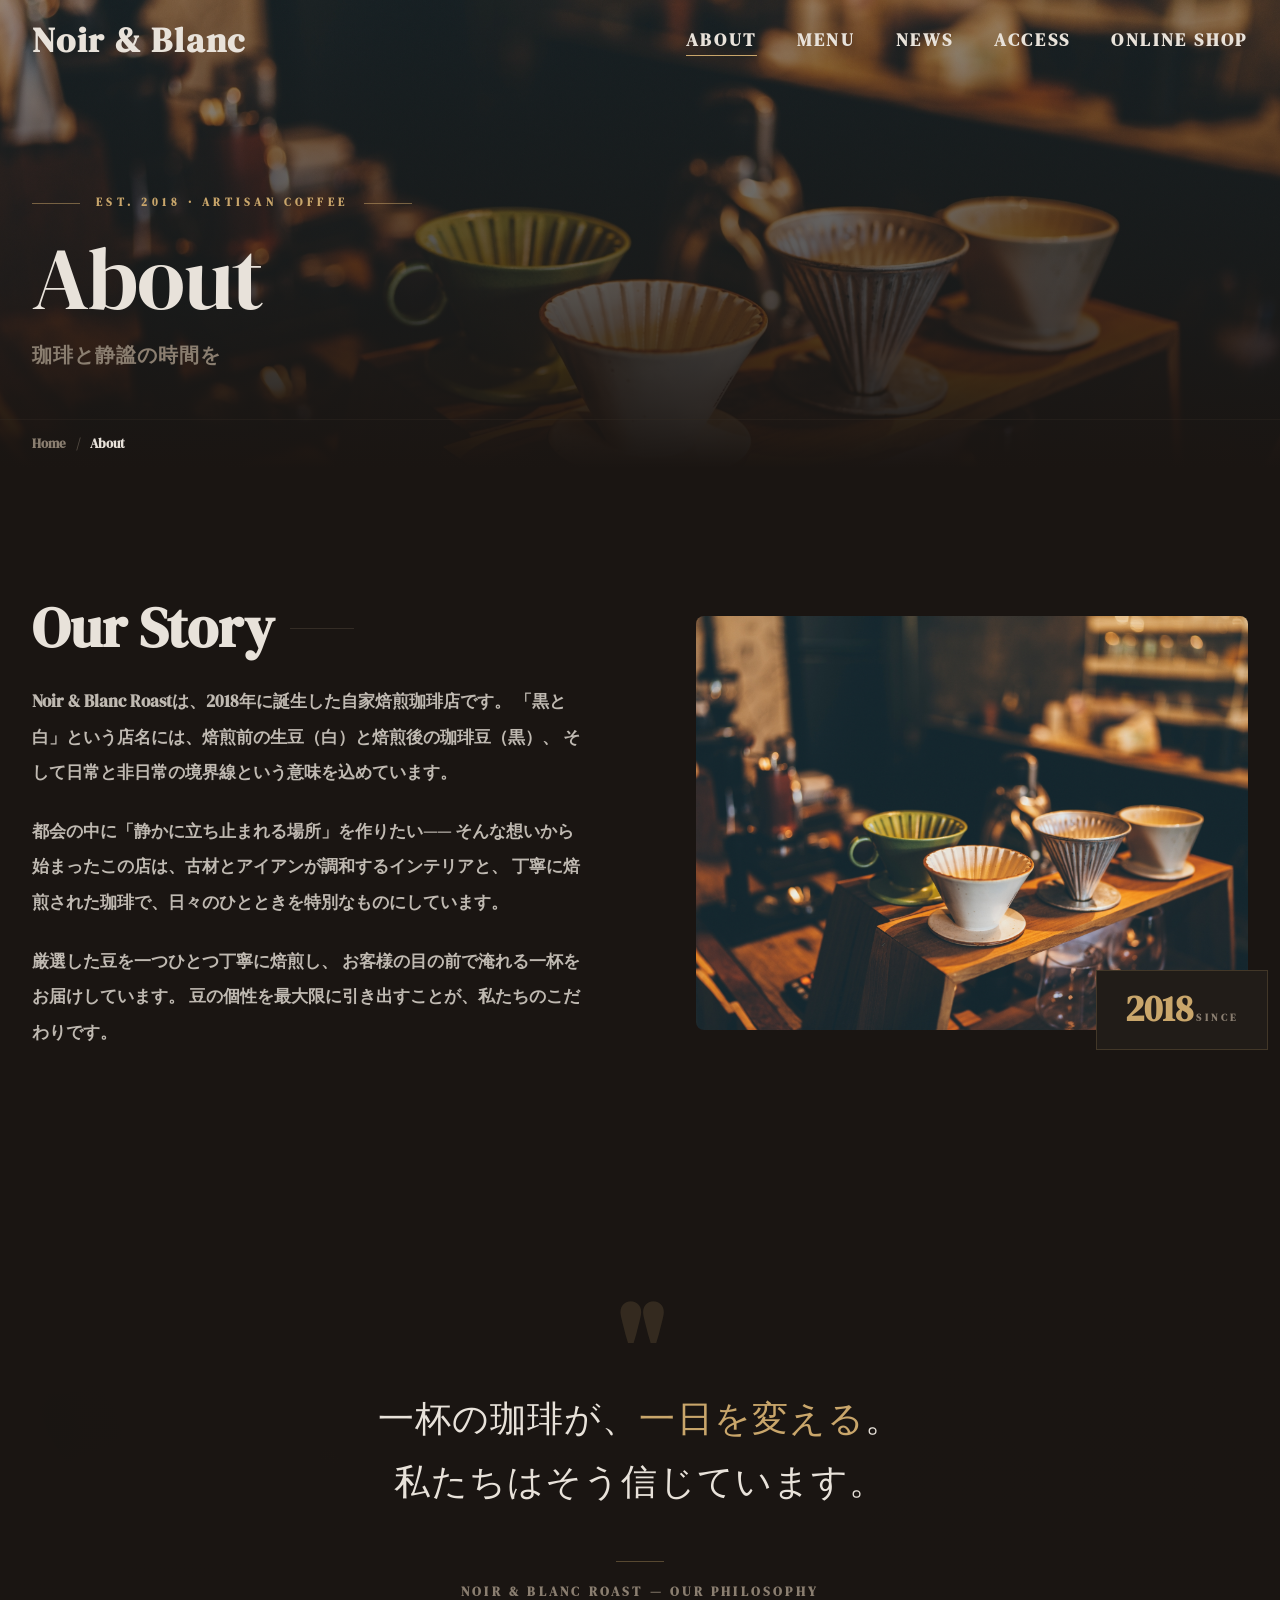
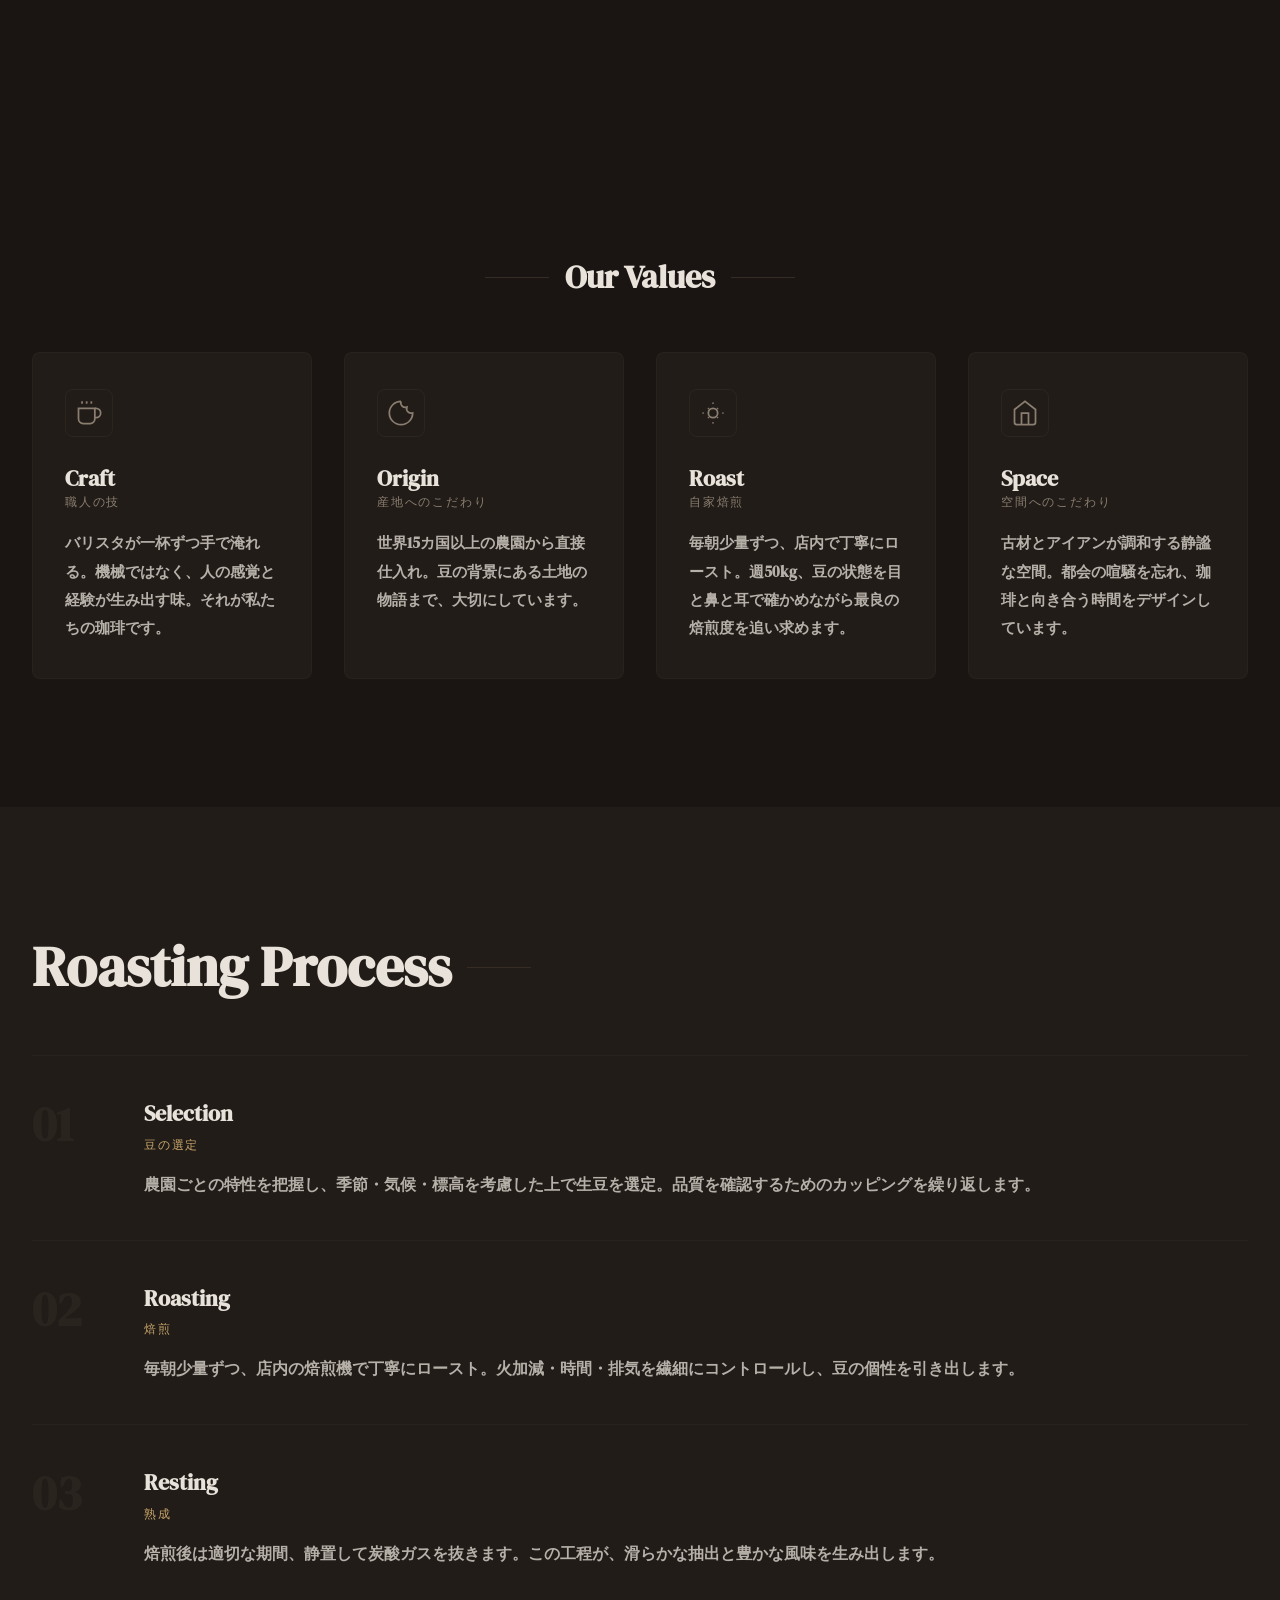
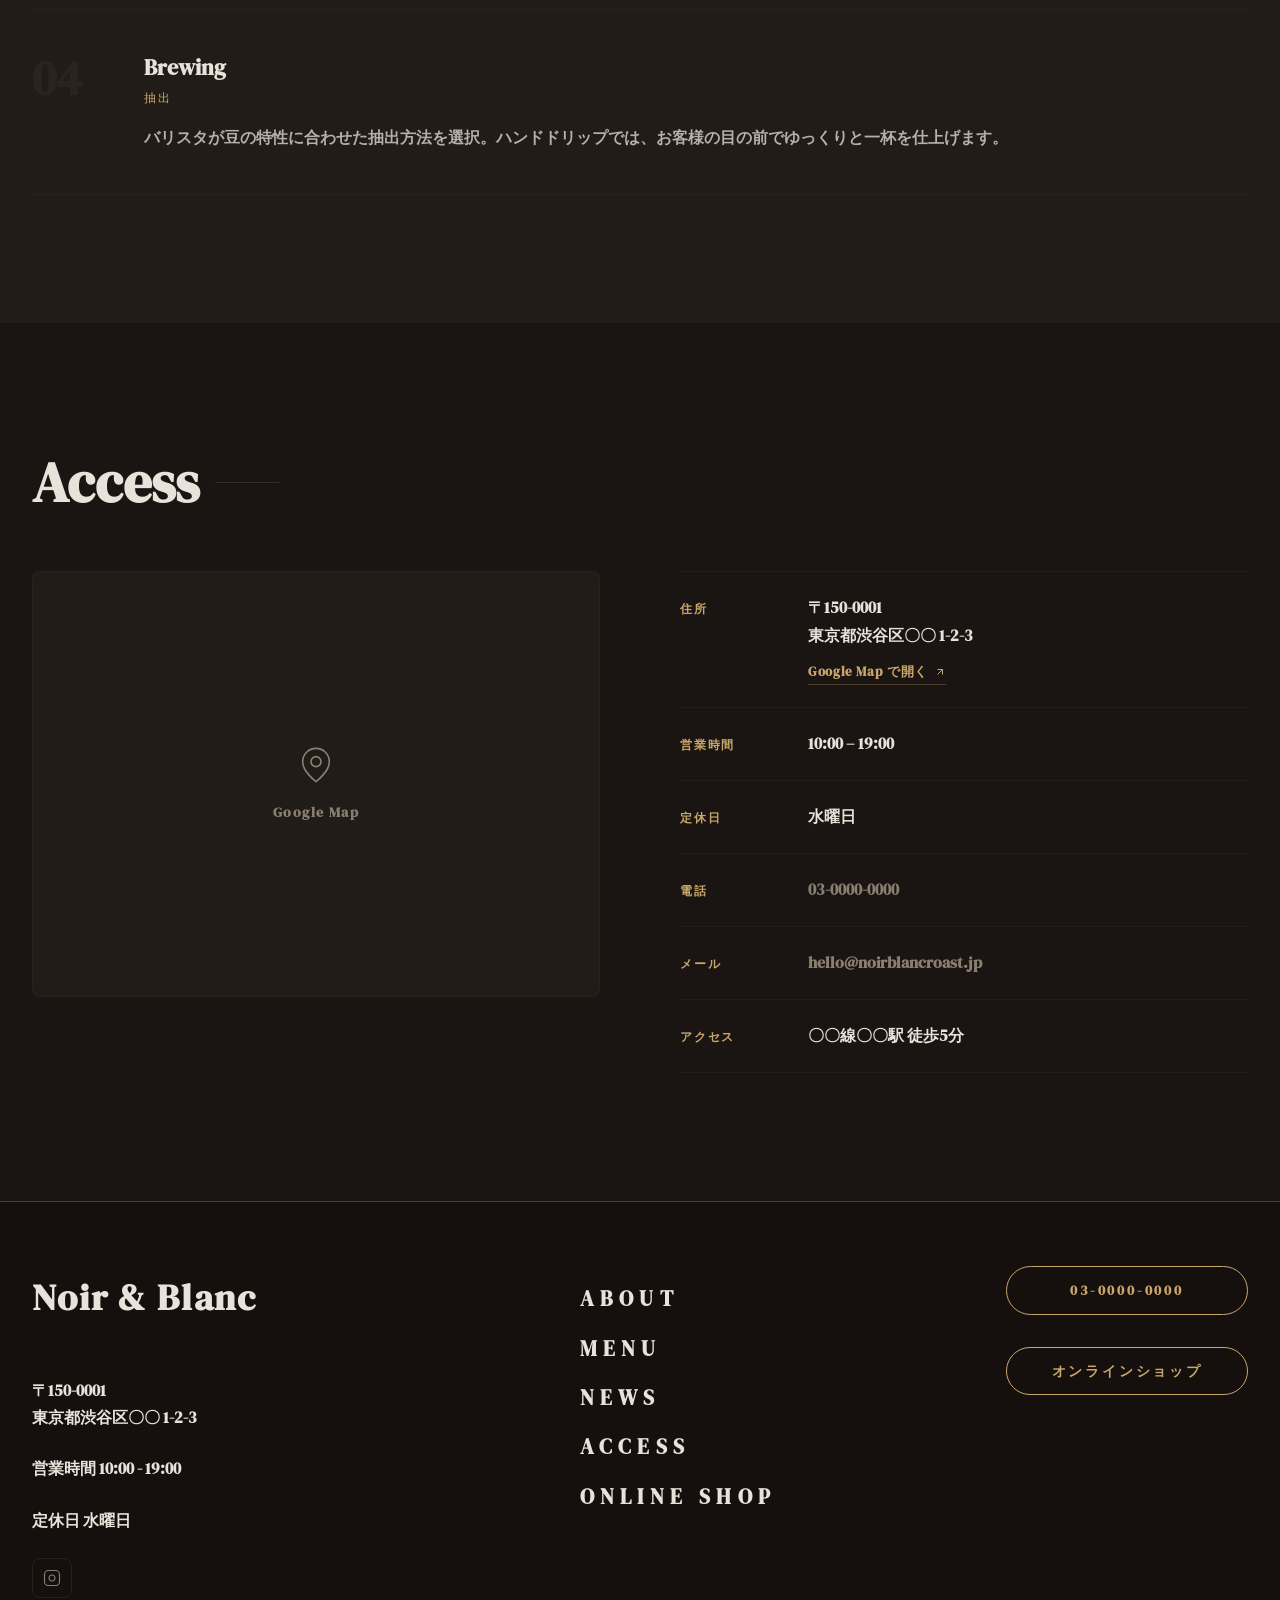
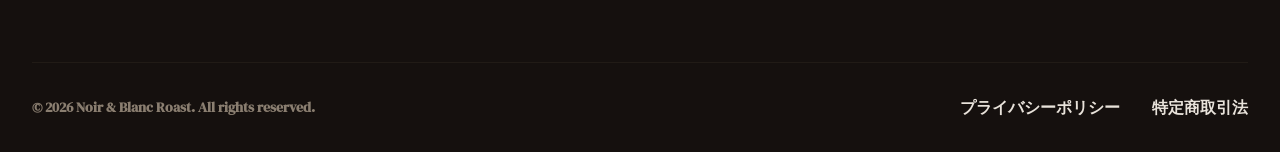
==== about.html @ 40414824 "下層ページ追加" ====
<!doctype html>
<html lang="ja">
  <head>
    <meta charset="UTF-8" />
    <meta name="viewport" content="width=device-width, initial-scale=1.0" />
    <meta name="theme-color" content="#1c1714" />
    <meta
      name="description"
      content="Noir & Blanc Roast について。2018年創業、都会の喧騒を忘れる自家焙煎珈琲店の物語。"
    />
    <meta property="og:type" content="website" />
    <meta property="og:title" content="About — Noir & Blanc Roast" />
    <meta
      property="og:description"
      content="2018年創業、都会の喧騒を忘れる自家焙煎珈琲店の物語。"
    />
    <meta property="og:url" content="https://noirblancroast.jp/about.html" />
    <meta property="og:image" content="images/about.jpg" />
    <meta property="og:locale" content="ja_JP" />
    <title>About — Noir &amp; Blanc Roast</title>
    <link rel="preconnect" href="https://fonts.googleapis.com" />
    <link rel="preconnect" href="https://fonts.gstatic.com" crossorigin />
    <link
      href="https://fonts.googleapis.com/css2?family=DM+Sans:wght@400;500;600&family=DM+Serif+Display&display=swap"
      rel="stylesheet"
    />
    <link rel="stylesheet" href="style.css" />
    <link rel="stylesheet" href="subpage.css" />
  </head>

  <body>
    <header class="header" id="header">
      <nav class="nav" aria-label="メインナビゲーション">
        <a
          href="index.html"
          class="nav-brand"
          aria-label="Noir & Blanc Roast トップへ"
        >
          <div class="nav-brand-text">
            <span class="nav-brand-name">Noir &amp; Blanc</span>
          </div>
        </a>
        <ul class="nav-links" role="list">
          <li><a href="about.html" class="is-current">About</a></li>
          <li><a href="menu.html">Menu</a></li>
          <li><a href="index.html#news">News</a></li>
          <li><a href="index.html#contact">Access</a></li>
          <li><a href="index.html#shop">Online shop</a></li>
        </ul>
        <button
          class="menu-toggle"
          id="menuToggle"
          aria-label="メニューを開く"
          aria-expanded="false"
          aria-controls="mobileMenu"
        >
          <svg
            width="24"
            height="24"
            viewBox="0 0 24 24"
            fill="none"
            stroke="currentColor"
            stroke-width="2"
            aria-hidden="true"
          >
            <line x1="3" y1="6" x2="21" y2="6" />
            <line x1="3" y1="12" x2="21" y2="12" />
            <line x1="3" y1="18" x2="21" y2="18" />
          </svg>
        </button>
      </nav>
    </header>

    <nav
      class="mobile-menu"
      id="mobileMenu"
      aria-label="モバイルナビゲーション"
      aria-hidden="true"
    >
      <button
        class="mobile-menu-close"
        id="mobileMenuClose"
        aria-label="メニューを閉じる"
      >
        <svg
          width="24"
          height="24"
          viewBox="0 0 24 24"
          fill="none"
          stroke="currentColor"
          stroke-width="2"
          aria-hidden="true"
        >
          <path d="M18 6 6 18" />
          <path d="m6 6 12 12" />
        </svg>
      </button>
      <a href="about.html">About</a>
      <a href="menu.html">Menu</a>
      <a href="index.html#news">News</a>
      <a href="index.html#contact">Access</a>
      <a href="index.html#shop">Online shop</a>
      <a href="tel:0300000000" class="mobile-menu-cta">03-0000-0000</a>
    </nav>

    <main id="main">
      <!-- ========== Page Hero ========== -->
      <section class="page-hero" aria-labelledby="page-hero-heading">
        <div class="page-hero-bg">
          <img src="images/about.jpg" alt="Noir & Blanc Roast 店内" />
        </div>
        <div class="container page-hero-content">
          <div class="page-hero-eyebrow animate-fade-up">
            <span class="page-hero-line" aria-hidden="true"></span>
            <span>Est. 2018 · Artisan Coffee</span>
            <span class="page-hero-line" aria-hidden="true"></span>
          </div>
          <h1
            id="page-hero-heading"
            class="page-hero-heading animate-fade-up-1"
          >
            About
          </h1>
          <p class="page-hero-sub animate-fade-up-2">珈琲と静謐の時間を</p>
        </div>
        <nav class="breadcrumb" aria-label="パンくずリスト">
          <div class="container">
            <ol>
              <li><a href="index.html">Home</a></li>
              <li aria-current="page">About</li>
            </ol>
          </div>
        </nav>
      </section>

      <!-- ========== Story ========== -->
      <section class="section" id="story" aria-labelledby="story-heading">
        <div class="container">
          <div class="subpage-two-col">
            <div class="subpage-two-col__text">
              <div class="section-label reveal">
                <h2 id="story-heading" class="section-title">Our Story</h2>
                <span class="line" aria-hidden="true"></span>
              </div>
              <p class="reveal delay-1">
                Noir &amp; Blanc Roastは、2018年に誕生した自家焙煎珈琲店です。
                「黒と白」という店名には、焙煎前の生豆（白）と焙煎後の珈琲豆（黒）、
                そして日常と非日常の境界線という意味を込めています。
              </p>
              <p class="reveal delay-1">
                都会の中に「静かに立ち止まれる場所」を作りたい——
                そんな想いから始まったこの店は、古材とアイアンが調和するインテリアと、
                丁寧に焙煎された珈琲で、日々のひとときを特別なものにしています。
              </p>
              <p class="reveal delay-2">
                厳選した豆を一つひとつ丁寧に焙煎し、
                お客様の目の前で淹れる一杯をお届けしています。
                豆の個性を最大限に引き出すことが、私たちのこだわりです。
              </p>
            </div>
            <div class="subpage-two-col__img reveal">
              <div class="subpage-img-wrap">
                <img src="images/about.jpg" alt="店内の様子" loading="lazy" />
                <div class="subpage-img-badge" aria-hidden="true">
                  <span class="subpage-img-badge__num">2018</span>
                  <span class="subpage-img-badge__label">Since</span>
                </div>
              </div>
            </div>
          </div>
        </div>
      </section>

      <!-- ========== Philosophy ========== -->
      <section class="about-quote-section" aria-label="フィロソフィー">
        <div class="about-quote-bg" aria-hidden="true">
          <img src="images/hero.jpg" alt="" />
        </div>
        <div class="container">
          <div class="about-quote-body reveal">
            <p class="about-quote-mark" aria-hidden="true">"</p>
            <blockquote class="about-quote-text">
              一杯の珈琲が、<span class="accent">一日を変える</span>。<br />
              私たちはそう信じています。
            </blockquote>
            <footer class="about-quote-footer">
              <span class="about-quote-rule" aria-hidden="true"></span>
              <cite>Noir &amp; Blanc Roast — Our Philosophy</cite>
            </footer>
          </div>
        </div>
      </section>

      <!-- ========== Values ========== -->
      <section class="section" aria-labelledby="values-heading">
        <div class="container">
          <div
            class="section-label reveal"
            style="justify-content: center; text-align: center"
          >
            <span class="line" aria-hidden="true"></span>
            <h2
              id="values-heading"
              class="section-title"
              style="font-size: clamp(1.5rem, 3vw, 2rem)"
            >
              Our Values
            </h2>
            <span class="line" aria-hidden="true"></span>
          </div>

          <div class="values-grid">
            <div class="value-card reveal">
              <div class="value-card-icon" aria-hidden="true">
                <svg
                  width="28"
                  height="28"
                  viewBox="0 0 24 24"
                  fill="none"
                  stroke="currentColor"
                  stroke-width="1.5"
                >
                  <path d="M17 8h1a4 4 0 1 1 0 8h-1" />
                  <path d="M3 8h14v9a4 4 0 0 1-4 4H7a4 4 0 0 1-4-4Z" />
                  <line x1="6" y1="2" x2="6" y2="4" />
                  <line x1="10" y1="2" x2="10" y2="4" />
                  <line x1="14" y1="2" x2="14" y2="4" />
                </svg>
              </div>
              <h3 class="value-card-title">
                Craft <span class="value-card-ja">職人の技</span>
              </h3>
              <p class="value-card-desc">
                バリスタが一杯ずつ手で淹れる。機械ではなく、人の感覚と経験が生み出す味。それが私たちの珈琲です。
              </p>
            </div>

            <div class="value-card reveal delay-1">
              <div class="value-card-icon" aria-hidden="true">
                <svg
                  width="28"
                  height="28"
                  viewBox="0 0 24 24"
                  fill="none"
                  stroke="currentColor"
                  stroke-width="1.5"
                >
                  <path
                    d="M12 2a10 10 0 1 0 10 10 4 4 0 0 1-5-5 4 4 0 0 1-5-5"
                  />
                  <path d="M8.5 8.5v.01" />
                  <path d="M16 15.5v.01" />
                  <path d="M12 12v.01" />
                </svg>
              </div>
              <h3 class="value-card-title">
                Origin <span class="value-card-ja">産地へのこだわり</span>
              </h3>
              <p class="value-card-desc">
                世界15カ国以上の農園から直接仕入れ。豆の背景にある土地の物語まで、大切にしています。
              </p>
            </div>

            <div class="value-card reveal delay-2">
              <div class="value-card-icon" aria-hidden="true">
                <svg
                  width="28"
                  height="28"
                  viewBox="0 0 24 24"
                  fill="none"
                  stroke="currentColor"
                  stroke-width="1.5"
                >
                  <path d="M12 3v1" />
                  <path d="M12 20v1" />
                  <path d="m8.464 8.464-.707-.707" />
                  <path d="m15.536 15.536.707.707" />
                  <path d="M3 12h1" />
                  <path d="M20 12h1" />
                  <path d="m8.464 15.536-.707.707" />
                  <path d="m15.536 8.464.707-.707" />
                  <circle cx="12" cy="12" r="4" />
                </svg>
              </div>
              <h3 class="value-card-title">
                Roast <span class="value-card-ja">自家焙煎</span>
              </h3>
              <p class="value-card-desc">
                毎朝少量ずつ、店内で丁寧にロースト。週50kg、豆の状態を目と鼻と耳で確かめながら最良の焙煎度を追い求めます。
              </p>
            </div>

            <div class="value-card reveal delay-3">
              <div class="value-card-icon" aria-hidden="true">
                <svg
                  width="28"
                  height="28"
                  viewBox="0 0 24 24"
                  fill="none"
                  stroke="currentColor"
                  stroke-width="1.5"
                >
                  <path d="M3 9l9-7 9 7v11a2 2 0 0 1-2 2H5a2 2 0 0 1-2-2z" />
                  <polyline points="9,22 9,12 15,12 15,22" />
                </svg>
              </div>
              <h3 class="value-card-title">
                Space <span class="value-card-ja">空間へのこだわり</span>
              </h3>
              <p class="value-card-desc">
                古材とアイアンが調和する静謐な空間。都会の喧騒を忘れ、珈琲と向き合う時間をデザインしています。
              </p>
            </div>
          </div>
        </div>
      </section>

      <!-- ========== Roasting Process ========== -->
      <section
        class="section about-process-section"
        aria-labelledby="process-heading"
      >
        <div class="container">
          <div class="section-label reveal">
            <h2 id="process-heading" class="section-title">Roasting Process</h2>
            <span class="line" aria-hidden="true"></span>
          </div>

          <ol class="process-list" role="list">
            <li class="process-item reveal">
              <span class="process-num" aria-hidden="true">01</span>
              <div class="process-body">
                <h3 class="process-title">
                  Selection <span class="process-ja">豆の選定</span>
                </h3>
                <p class="process-desc">
                  農園ごとの特性を把握し、季節・気候・標高を考慮した上で生豆を選定。品質を確認するためのカッピングを繰り返します。
                </p>
              </div>
            </li>
            <li class="process-item reveal delay-1">
              <span class="process-num" aria-hidden="true">02</span>
              <div class="process-body">
                <h3 class="process-title">
                  Roasting <span class="process-ja">焙煎</span>
                </h3>
                <p class="process-desc">
                  毎朝少量ずつ、店内の焙煎機で丁寧にロースト。火加減・時間・排気を繊細にコントロールし、豆の個性を引き出します。
                </p>
              </div>
            </li>
            <li class="process-item reveal delay-2">
              <span class="process-num" aria-hidden="true">03</span>
              <div class="process-body">
                <h3 class="process-title">
                  Resting <span class="process-ja">熟成</span>
                </h3>
                <p class="process-desc">
                  焙煎後は適切な期間、静置して炭酸ガスを抜きます。この工程が、滑らかな抽出と豊かな風味を生み出します。
                </p>
              </div>
            </li>
            <li class="process-item reveal delay-3">
              <span class="process-num" aria-hidden="true">04</span>
              <div class="process-body">
                <h3 class="process-title">
                  Brewing <span class="process-ja">抽出</span>
                </h3>
                <p class="process-desc">
                  バリスタが豆の特性に合わせた抽出方法を選択。ハンドドリップでは、お客様の目の前でゆっくりと一杯を仕上げます。
                </p>
              </div>
            </li>
          </ol>
        </div>
      </section>

      <!-- ========== Access ========== -->
      <section class="section" id="access" aria-labelledby="access-heading">
        <div class="container">
          <div class="section-label reveal">
            <h2 id="access-heading" class="section-title">Access</h2>
            <span class="line" aria-hidden="true"></span>
          </div>

          <div class="access-grid">
            <div class="access-map reveal">
              <div class="access-map-placeholder" aria-label="地図（準備中）">
                <svg
                  width="40"
                  height="40"
                  viewBox="0 0 24 24"
                  fill="none"
                  stroke="currentColor"
                  stroke-width="1"
                  aria-hidden="true"
                >
                  <path d="M20 10c0 6-8 12-8 12s-8-6-8-12a8 8 0 0 1 16 0Z" />
                  <circle cx="12" cy="10" r="3" />
                </svg>
                <p>Google Map</p>
              </div>
            </div>

            <div class="access-info reveal delay-1">
              <dl class="access-dl">
                <div class="access-dl-row">
                  <dt>住所</dt>
                  <dd>
                    〒150-0001<br />東京都渋谷区〇〇 1-2-3<br />
                    <a
                      href="https://maps.google.com"
                      target="_blank"
                      rel="noopener noreferrer"
                      class="access-map-link"
                    >
                      Google Map で開く
                      <svg
                        width="12"
                        height="12"
                        viewBox="0 0 24 24"
                        fill="none"
                        stroke="currentColor"
                        stroke-width="2"
                        aria-hidden="true"
                      >
                        <path d="M7 7h10v10" />
                        <path d="M7 17 17 7" />
                      </svg>
                    </a>
                  </dd>
                </div>
                <div class="access-dl-row">
                  <dt>営業時間</dt>
                  <dd>10:00 – 19:00</dd>
                </div>
                <div class="access-dl-row">
                  <dt>定休日</dt>
                  <dd>水曜日</dd>
                </div>
                <div class="access-dl-row">
                  <dt>電話</dt>
                  <dd><a href="tel:0300000000">03-0000-0000</a></dd>
                </div>
                <div class="access-dl-row">
                  <dt>メール</dt>
                  <dd>
                    <a href="mailto:hello@noirblancroast.jp"
                      >hello@noirblancroast.jp</a
                    >
                  </dd>
                </div>
                <div class="access-dl-row">
                  <dt>アクセス</dt>
                  <dd>〇〇線〇〇駅 徒歩5分</dd>
                </div>
              </dl>
            </div>
          </div>
        </div>
      </section>
    </main>

    <!-- ========== Footer ========== -->
    <footer class="footer" id="contact">
      <div class="container">
        <div class="footer-main">
          <div class="footer-about">
            <div class="footer-brand">
              <div class="footer-brand-text">
                <p class="name">Noir &amp; Blanc</p>
              </div>
            </div>
            <address style="font-style: normal">
              <p>〒150-0001<br />東京都渋谷区〇〇 1-2-3</p>
              <p><strong>営業時間</strong> 10:00 - 19:00</p>
              <p style="margin-top: 1rem"><strong>定休日</strong> 水曜日</p>
            </address>
            <div class="footer-social">
              <a
                href="https://instagram.com"
                target="_blank"
                rel="noopener noreferrer"
                aria-label="Instagramを開く"
              >
                <svg
                  width="18"
                  height="18"
                  viewBox="0 0 24 24"
                  fill="none"
                  stroke="currentColor"
                  stroke-width="1.5"
                  aria-hidden="true"
                >
                  <rect x="2" y="2" width="20" height="20" rx="5" ry="5" />
                  <path d="M16 11.37A4 4 0 1 1 12.63 8 4 4 0 0 1 16 11.37z" />
                  <line x1="17.5" y1="6.5" x2="17.51" y2="6.5" />
                </svg>
              </a>
            </div>
          </div>
          <nav class="footer-nav" aria-label="サイトナビゲーション">
            <ul role="list">
              <li><a href="about.html">About</a></li>
              <li><a href="menu.html">Menu</a></li>
              <li><a href="index.html#news">News</a></li>
              <li><a href="#access">Access</a></li>
              <li><a href="index.html#shop">Online shop</a></li>
            </ul>
          </nav>
          <div class="footer-info">
            <a href="tel:0300000000" class="footer-reserve">03-0000-0000</a>
            <a href="index.html#shop" class="footer-reserve"
              >オンラインショップ</a
            >
          </div>
        </div>
        <div class="footer-bottom">
          <p>
            &copy; 2026 <a href="index.html">Noir &amp; Blanc Roast.</a> All
            rights reserved.
          </p>
          <div class="footer-legal">
            <a href="#privacy">プライバシーポリシー</a>
            <a href="#terms">特定商取引法</a>
          </div>
        </div>
      </div>
    </footer>

    <script src="script.js"></script>
  </body>
</html>
---- style.css ----
/* ============================================================
   style.css  –  Noir & Blanc Roast
   ============================================================ */


/* ----------------------------------------
   Design Tokens
   ---------------------------------------- */

:root {
    --background: #1a1512;
    --foreground: #e8e2da;
    --card: #211c18;
    --card-foreground: #e8e2da;
    --primary: #c9a66b;
    --primary-fg: #1a1512;
    --secondary: #2a241f;
    --muted-fg: #8a7e70;
    --border: #342c25;
    --radius: 0.5rem;
    --font-sans: 'DM Sans', system-ui, sans-serif;
    --font-serif: 'DM Serif Display', Georgia, serif;
}


/* ----------------------------------------
   Reset
   ---------------------------------------- */

*,
*::before,
*::after {
    box-sizing: border-box;
    margin: 0;
    padding: 0;
}

html {
    scroll-behavior: smooth;
    -webkit-font-smoothing: antialiased;
}

body {
    font-family: var(--font-serif);
    background: var(--background);
    color: var(--foreground);
    line-height: 1.6;
    min-width: 320px;
    font-weight: 600;
}

img {
    display: block;
    max-width: 100%;
    height: auto;
}

a {
    text-decoration: none;
    color: inherit;
}


/* ----------------------------------------
   Utility
   ---------------------------------------- */

.container {
    width: 100%;
    max-width: 80rem;
    margin: 0 auto;
    padding: 0 1.5rem;
}

@media (min-width: 768px) {
    .container {
        padding: 0 2rem;
    }
}


/* アクセシビリティ: フォーカスリング */

:focus-visible {
    outline: 2px solid var(--primary);
    outline-offset: 3px;
}


/* ----------------------------------------
   Animations
   ---------------------------------------- */

@keyframes fadeUp {
    from {
        opacity: 0;
        transform: translateY(30px);
    }
    to {
        opacity: 1;
        transform: translateY(0);
    }
}

@keyframes pulse {
    0%,
    100% {
        opacity: 1;
    }
    50% {
        opacity: 0.5;
    }
}

@keyframes fadeIn {
    from {
        opacity: 0;
    }
    to {
        opacity: 1;
    }
}


/* Hero 入場アニメ（ページ読み込み時のみ） */

.animate-fade-up {
    animation: fadeUp 0.8s ease-out forwards;
    opacity: 0;
}

.animate-fade-up-1 {
    animation: fadeUp 0.8s ease-out 0.1s forwards;
    opacity: 0;
}

.animate-fade-up-2 {
    animation: fadeUp 0.8s ease-out 0.2s forwards;
    opacity: 0;
}

.animate-fade-up-3 {
    animation: fadeUp 0.8s ease-out 0.3s forwards;
    opacity: 0;
}


/* スクロール連動 reveal（IntersectionObserver で .visible を付与）*/

.reveal {
    opacity: 0;
    transform: translateY(24px);
    transition: opacity 0.7s ease-out, transform 0.7s ease-out;
}

.reveal.delay-1 {
    transition-delay: 0.1s;
}

.reveal.delay-2 {
    transition-delay: 0.2s;
}

.reveal.delay-3 {
    transition-delay: 0.3s;
}

.reveal.visible {
    opacity: 1;
    transform: none;
}


/* prefers-reduced-motion: アニメ無効化 */

@media (prefers-reduced-motion: reduce) {
    .animate-fade-up,
    .animate-fade-up-1,
    .animate-fade-up-2,
    .animate-fade-up-3,
    .reveal {
        animation: none;
        transition: none;
        opacity: 1;
        transform: none;
    }
}


/* ----------------------------------------
   Header
   ---------------------------------------- */

.header {
    position: fixed;
    top: 0;
    left: 0;
    right: 0;
    z-index: 50;
    background: transparent;
    transition: background 0.5s, border-color 0.5s;
}

.header.scrolled {
    background: rgba(26, 21, 18, 0.95);
    backdrop-filter: blur(12px);
    -webkit-backdrop-filter: blur(12px);
    /* Safari 対応 */
    border-bottom: 1px solid rgba(52, 44, 37, 0.5);
}

.nav {
    display: flex;
    align-items: center;
    justify-content: space-between;
    height: 5rem;
            padding: 0 2rem;
}


/* ブランドロゴ */

.nav-brand {
    display: flex;
    align-items: center;
    gap: 0.75rem;
}

.nav-brand-icon {
    width: 2.5rem;
    height: 2.5rem;
    border-radius: var(--radius);
    background: rgba(201, 166, 107, 0.1);
    border: 1px solid rgba(201, 166, 107, 0.3);
    display: flex;
    align-items: center;
    justify-content: center;
    transition: all 0.3s;
}

.nav-brand:hover .nav-brand-icon {
    border-color: rgba(201, 166, 107, 0.6);
    background: rgba(201, 166, 107, 0.2);
}

.nav-brand-icon span {
    font-family: var(--font-serif);
    font-size: 1.125rem;
    color: var(--primary);
}

.nav-brand-text {
    flex-direction: column;
}

.nav-brand-sub {
    font-size: 0.75rem;
    letter-spacing: 0.3em;
    text-transform: uppercase;
    color: var(--muted-fg);
}

.nav-brand-name {
    font-family: var(--font-serif);
    font-size: 2.2rem;
    letter-spacing: 0.05em;
}

@media (min-width: 640px) {
    .nav-brand-text {
        display: flex;
    }
}


/* デスクトップ nav リンク */

.nav-links {
    display: none;
    align-items: center;
    gap: 2.5rem;
    list-style: none;
}

@media (min-width: 1024px) {
    .nav-links {
        display: flex;
    }
}

.nav-links a {
    position: relative;
    font-size: 1.1rem;
    letter-spacing: 0.15em;
    text-transform: uppercase;
    transition: color 0.3s;
}

.nav-links a::after {
    content: '';
    position: absolute;
    bottom: -4px;
    left: 0;
    width: 0;
    height: 1px;
    background: var(--primary);
    transition: width 0.3s;
}

.nav-links a:hover::after {
    width: 100%;
}


/* CTA ボタン */

.nav-cta {
    display: none;
    padding: 0.625rem 1.5rem;
    font-size: 0.875rem;
    letter-spacing: 0.2em;
    text-transform: uppercase;
    background: var(--foreground);
    color: var(--primary-fg);
    border-radius: 9999px;
    transition: background 0.3s;
}

@media (min-width: 768px) {
    .nav-cta {
        display: inline-flex;
    }
}

.nav-cta:hover {
    background: rgba(201, 166, 107, 0.9);
}


/* ハンバーガーボタン */

.menu-toggle {
    display: flex;
    background: none;
    border: none;
    padding: 0.5rem;
    color: var(--foreground);
    cursor: pointer;
    transition: color 0.3s;
}

.menu-toggle:hover {
    color: var(--primary);
}

@media (min-width: 1024px) {
    .menu-toggle {
        display: none;
    }
}


/* ----------------------------------------
   Mobile Menu
   ---------------------------------------- */

.mobile-menu {
    position: fixed;
    inset: 0;
    z-index: 40;
    background: var(--background);
    display: flex;
    flex-direction: column;
    align-items: center;
    justify-content: center;
    gap: 2rem;
    opacity: 0;
    visibility: hidden;
    /* visibility で tabindex ブロック */
    pointer-events: none;
    transition: opacity 0.4s, visibility 0.4s;
}

.mobile-menu.open {
    opacity: 1;
    visibility: visible;
    pointer-events: auto;
}

.mobile-menu a {
    font-family: var(--font-serif);
    font-size: 2rem;
    letter-spacing: 0.05em;
    transition: color 0.3s;
}

.mobile-menu a:hover {
    color: var(--primary);
}

.mobile-menu-close {
    position: absolute;
    top: 1.5rem;
    right: 1.5rem;
    background: none;
    border: none;
    padding: 0.5rem;
    color: var(--muted-fg);
    cursor: pointer;
    transition: color 0.3s;
}

.mobile-menu-close:hover {
    color: var(--primary);
}

.mobile-menu-cta {
    margin-top: 1rem;
    padding: 1rem 2.5rem;
    font-size: 0.875rem;
    letter-spacing: 0.2em;
    text-transform: uppercase;
    border: 1px solid var(--primary);
    color: var(--primary);
    border-radius: 9999px;
    transition: all 0.3s;
}

.mobile-menu-cta:hover {
    background: var(--primary);
    color: var(--primary-fg);
}


/* ----------------------------------------
   Hero
   ---------------------------------------- */

.hero {
    position: relative;
    min-height: 100vh;
    overflow: hidden;
}

.hero-bg {
    position: absolute;
    inset: 0;
}

.hero-bg img {
    width: 100%;
    height: 100%;
    object-fit: cover;
}

.hero-bg::before {
    content: '';
    position: absolute;
    inset: 0;
    background: linear-gradient(to bottom, rgba(26, 21, 18, 0.7), rgba(26, 21, 18, 0.1), #1a1512);
}

.hero-bg::after {
    content: '';
    position: absolute;
    inset: 0;
    background: linear-gradient(to right, rgba(26, 21, 18, 0.8), transparent, rgba(26, 21, 18, 0.2));
}

.hero-content {
    position: relative;
    z-index: 10;
    display: flex;
    flex-direction: column;
    justify-content: center;
    min-height: 100vh;
    padding: 6rem 2rem;
}

.hero-label {
    display: flex;
    align-items: center;
    gap: 1rem;
    margin-bottom: 2rem;
}

.hero-label .line {
    width: 2rem;
    height: 1px;
    background: rgba(201, 166, 107, 0.6);
}

.hero-label .text {
    font-size: 2rem;
}
@media screen and(max-width: 767px) {
    .hero-label .text {
        font-size: 1.2rem;
    }
    
}

/* h1 は1ページに1つ */

.hero h1 {
    font-family: var(--font-serif);
    font-size: clamp(2.5rem, 8vw, 4rem);
    line-height: 1.15;
    letter-spacing: -0.02em;
}

.hero h1 .accent {
    color: var(--primary);
}

.hero-tagline {
    min-height: 4rem;
    margin-top: 2rem;
}

.hero-tagline p {
    font-size: clamp(1rem, 3vw, 1.25rem);
    color: var(--muted-fg);
    line-height: 1.8;
    transition: opacity 0.4s;
}

.hero-buttons {
    margin-top: 3rem;
    display: flex;
    flex-direction: column;
    align-items: center;
    gap: 1rem;
}

@media (min-width: 640px) {
    .hero-buttons {
        flex-direction: row;
        gap: 1.5rem;
    }
}

.btn-primary {
    padding: 1rem 2.5rem;
    font-size: 0.875rem;
    letter-spacing: 0.2em;
    text-transform: uppercase;
    background: var(--primary);
    color: var(--primary-fg);
    border: none;
    border-radius: 9999px;
    cursor: pointer;
    transition: background 0.3s;
}

.btn-primary:hover {
    background: rgba(201, 166, 107, 0.85);
}

.btn-outline {
    padding: 1rem 2.5rem;
    font-size: 0.875rem;
    letter-spacing: 0.2em;
    text-transform: uppercase;
    background: transparent;
    color: var(--foreground);
    border: 1px solid rgba(52, 44, 37, 0.6);
    border-radius: 9999px;
    cursor: pointer;
    transition: border-color 0.3s;
}

.btn-outline:hover {
    border-color: var(--primary);
}

.hero-scroll {
    position: absolute;
    bottom: 3rem;
    left: 50%;
    transform: translateX(-50%);
    display: flex;
    flex-direction: column;
    align-items: center;
    gap: 0.75rem;
    color: var(--muted-fg);
    transition: color 0.3s;
}

.hero-scroll:hover {
    color: var(--primary);
}

.hero-scroll span {
    letter-spacing: 0.3em;
    text-transform: uppercase;
}

.hero-scroll-line {
    position: relative;
    width: 1px;
    height: 4rem;
}

.hero-scroll-line::before {
    content: '';
    position: absolute;
    top: 0;
    left: 0;
    width: 100%;
    height: 50%;
    background: linear-gradient(to bottom, var(--primary), transparent);
    animation: pulse 2s infinite;
}


/* ----------------------------------------
   Section Common
   ---------------------------------------- */

.section {
    padding: 6rem 0;
}

@media (min-width: 768px) {
    .section {
        padding: 8rem 0;
    }
}

.section-label {
    display: flex;
    align-items: center;
    gap: 1rem;
    margin-bottom: 1.5rem;
}

.section-label .line {
    height: 1px;
    width: 4rem;
    background: var(--border);
}

.section-label .text {
    font-size: 0.75rem;
    letter-spacing: 0.4em;
    text-transform: uppercase;
    color: var(--primary);
}

.section-title {
    font-family: var(--font-serif);
    font-size: clamp(2.5rem, 5vw, 3.5rem);
    line-height: 1.15;
}

.section-title .accent {
    color: var(--primary);
}


/* ----------------------------------------
   About Section
   ---------------------------------------- */

.about-section {
    background: var(--card);
    position: relative;
    overflow: hidden;
}

.about-section::before {
    content: '';
    position: absolute;
    top: 0;
    left: 0;
    right: 0;
    height: 1px;
    background: linear-gradient(to right, transparent, var(--primary), transparent);
    opacity: 0.3;
}

.about-grid {
    display: grid;
    gap: 4rem;
    grid-template-columns: 1fr 1fr;
        gap: 6rem;
        align-items: center;
}



.about-content p {
    font-size: 1.2rem;
    line-height: 2;
    margin-top: 1.5rem;
}
@media (max-width: 1023px) {
    .about-grid {
        grid-template-columns: 1fr;
    }
    .about-content p {
    font-size: 1rem;
}
}
.about-philosophy {
    margin-top: 3rem;
    padding-top: 3rem;
    border-top: 1px solid rgba(52, 44, 37, 0.4);
}

.about-philosophy-title {
    font-size: 0.875rem;
    letter-spacing: 0.2em;
    text-transform: uppercase;
    color: var(--primary);
    margin-bottom: 1rem;
}

.about-philosophy p {
    font-family: var(--font-serif);
    font-size: 1.25rem;
    line-height: 1.8;
    margin-top: 0;
}

.about-gallery {
}

.about-gallery-item {
    position: relative;
    overflow: hidden;
    border-radius: var(--radius);
    aspect-ratio: 4/3;
}

.about-gallery-item img {
    width: 100%;
    height: 100%;
    object-fit: cover;
    transition: transform 0.7s;
}

.about-gallery-item:hover img {
    transform: scale(1.05);
}


/* ----------------------------------------
   Menu Section
   ---------------------------------------- */

.menu-section {
    position: relative;
}

.menu-section::before {
    content: '';
    position: absolute;
    top: 0;
    right: 0;
    width: 40%;
    height: 100%;
    background: linear-gradient(to left, rgba(33, 28, 24, 0.5), transparent);
    pointer-events: none;
}

.menu-header {
    display: grid;
    gap: 3rem;
    margin-bottom: 4rem;
}

@media (min-width: 1024px) {
    .menu-header {
        grid-template-columns: 1fr 1fr;
        gap: 6rem;
        align-items: end;
    }
}

.menu-header p {
    font-size: 1rem;
    line-height: 1.8;
    color: var(--muted-fg);
}

.menu-grid {
    display: grid;
    gap: 1.5rem;
}

@media (min-width: 768px) {
    .menu-grid {
        grid-template-columns: repeat(3, 1fr);
        gap: 2rem;
    }
}

.menu-card {
    position: relative;
    overflow: hidden;
    background: rgba(33, 28, 24, 0.8);
    backdrop-filter: blur(8px);
    -webkit-backdrop-filter: blur(8px);
    /* Safari 対応 */
    border: 1px solid rgba(52, 44, 37, 0.4);
    border-radius: var(--radius);
    padding: 2rem;
    transition: all 0.5s;
}

.menu-card:hover {
    border-color: rgba(201, 166, 107, 0.4);
    background: var(--card);
}

.menu-card-number {
    position: absolute;
    top: 1rem;
    right: 1.5rem;
    font-family: var(--font-serif);
    font-size: 3rem;
    color: rgba(52, 44, 37, 0.3);
    transition: color 0.3s;
}

.menu-card:hover .menu-card-number {
    color: rgba(201, 166, 107, 0.2);
}

.menu-card-icon {
    width: 3rem;
    height: 3rem;
    display: flex;
    align-items: center;
    justify-content: center;
    border: 1px solid rgba(52, 44, 37, 0.6);
    border-radius: var(--radius);
    color: var(--muted-fg);
    transition: all 0.3s;
}

.menu-card:hover .menu-card-icon {
    border-color: var(--primary);
    color: var(--primary);
}

.menu-card h3 {
    margin-top: 1.5rem;
    font-family: var(--font-serif);
    font-size: 2rem;
}

.menu-card .subtitle {
    margin-top: 0.25rem;
    font-size: 1.1rem;
    letter-spacing: 0.15em;
    color: var(--muted-fg);
}

.menu-items {
    margin-top: 1.5rem;
    display: flex;
    flex-direction: column;
    gap: 1rem;
}

.menu-item {
    display: flex;
    align-items: baseline;
    gap: 0.5rem;
}

.menu-item-info {
    display: flex;
    flex-direction: column;
}

.menu-item-name-ja {
    font-size: 1rem;
    transition: color 0.3s;
}

.menu-item:hover .menu-item-name-ja {
    color: var(--primary);
}

.menu-item-name {
    font-size: 1.1rem;
    color: rgb(121 107 92);
}

.menu-item-dots {
    flex: 1;
    min-width: 1rem;
    border-bottom: 1px dotted rgba(52, 44, 37, 0.5);
    margin-bottom: 0.4rem;
}

.menu-item-price {
    font-size: 1rem;
    font-variant-numeric: tabular-nums;
}

.menu-card-line {
    position: absolute;
    bottom: 0;
    left: 0;
    width: 0;
    height: 2px;
    background: var(--primary);
    border-radius: 9999px;
    transition: width 0.5s;
}

.menu-card:hover .menu-card-line {
    width: 100%;
}

/* ----------------------------------------
   Online Store
   ---------------------------------------- */
.shop-section {
  position: relative; overflow: hidden;
  padding: 7rem 0 8rem;
}
.shop-bg {
  position: absolute; inset: 0;
}
.shop-bg img { width: 100%; height: 100%; object-fit: cover; }
.shop-bg::before {
  content: ''; position: absolute; inset: 0;
  background: linear-gradient(160deg,
    rgba(18,15,13,0.96) 0%,
    rgba(18,15,13,0.88) 60%,
    rgba(18,15,13,0.96) 100%);
}
.shop-bg::after {
  content: ''; position: absolute; top: 0; left: 0; right: 0; height: 1px;
  background: linear-gradient(90deg, transparent, var(--primary), transparent);
  opacity: 0.3;
}
 
.shop-content { position: relative; z-index: 10; }
 
.shop-header { max-width: 42rem; margin-bottom: 4.5rem; }
.shop-title  { color: var(--fg); }
.shop-title em { color: var(--primary); }
.shop-desc {
  font-family: var(--font-jp); 
  font-size: 1rem;
  line-height: 1.9; color: var(--fg-muted); margin-top: 1.5rem;
}
 
.shop-products {
  display: grid; 
  gap: 1.5rem;
}
@media (min-width: 768px) { 
    .shop-products { 
        grid-template-columns: repeat(2, 1fr); gap: 2rem; 
    } }

.shop-product {
  display: flex; 
  flex-direction: column;
  background: rgba(28, 23, 20, 0.85);
  border: 1px solid var(--border);
  border-radius: var(--radius);
  overflow: hidden;
  transition: all 0.5s;
  backdrop-filter: blur(8px); 
  -webkit-backdrop-filter: blur(8px);
}
.shop-product:hover { 
    border-color: rgba(201,164,106,0.4); transform: translateY(-4px); }
 
.shop-product-img {
  position: relative; 
  aspect-ratio: 16/10; 
  overflow: hidden;
}
.shop-product-img img {
  width: 100%; 
  height: 100%; 
  object-fit: cover;
}
.shop-product-badge {
  position: absolute; top: 1rem; right: 1rem;
  padding: 0.3rem 0.875rem;
  font-size: 0.7rem; letter-spacing: 0.2em; text-transform: uppercase;
  background: rgba(18,15,13,0.85); color: var(--primary);
  border: 1px solid rgba(201,164,106,0.35);
  backdrop-filter: blur(6px); -webkit-backdrop-filter: blur(6px);
}
 
.shop-product-body {
  padding: 1.75rem 2rem 2rem; display: flex; flex-direction: column; flex: 1;
}
.shop-product-tag {
  display: block; 
  font-size: 0.8rem; 
  letter-spacing: 0.3em; 
  text-transform: uppercase;
  color: var(--primary); margin-bottom: 0.75rem;
}
.shop-product-name {
  font-size: 2rem;
}
.shop-product-desc {
  font-family: var(--font-jp); font-size: 0.9rem;
  line-height: 1.85; color: var(--fg-muted); margin-top: 0.875rem; flex: 1;
}
.shop-product-footer {
  display: flex; align-items: center; justify-content: space-between;
  padding-top: 1.25rem;
  border-top: 1px solid var(--border-dim);
}
.shop-product-price {
  font-family: var(--font-serif); 
  font-size: 1.5rem;
  font-variant-numeric: tabular-nums;
}
.shop-product-btn {
  padding: 1rem 2rem;
  font-size: 1rem; 
  letter-spacing: 0.15em; 
  text-transform: uppercase;
  background: var(--foreground); 
  border-radius: 9999px;
  color: #120f0d;
  transition: background 0.3s;
}
.shop-product-btn:hover { background: rgba(201,164,106,0.85); }
 
.shop-all {
  display: flex; flex-direction: column; align-items: center; gap: 1.25rem;
  margin-top: 4rem; text-align: center;
}
.btn-shop-all {
  display: inline-flex; align-items: center; gap: 0.625rem;
  padding: 1rem 3rem;
  font-size: 0.875rem; letter-spacing: 0.2em; text-transform: uppercase;
  border: 1px solid var(--primary); 
  color: var(--primary);
  transition: all 0.5s;
  position: relative; 
  overflow: hidden;
}

.btn-shop-all span, .btn-shop-all svg { 
    position: relative; z-index: 1; }
.btn-shop-all:hover { 
    color: #120f0d;
    background: var(--foreground); }
.btn-shop-all:hover::before { 
    transform: translateX(0); }
 
.shop-note {
  font-size: 0.8rem; color: var(--fg-muted); letter-spacing: 0.05em;
}

/* ----------------------------------------
   Gallery / Interior Section
   ---------------------------------------- */

.gallery-section {
    position: relative;
    overflow: hidden;
}

.gallery-section::before {
    content: '';
    position: absolute;
    inset: 0;
    background: linear-gradient(to bottom, var(--background), rgba(33, 28, 24, 0.3), var(--background));
    pointer-events: none;
}

.gallery-header {
    text-align: center;
    margin-bottom: 4rem;
}

.gallery-header .section-label {
    justify-content: center;
}

.bento-grid {
    display: grid;
    gap: 1rem;
}

@media (min-width: 768px) {
    .bento-grid {
        grid-template-columns: repeat(12, 1fr);
        gap: 1.5rem;
    }
}

.bento-item {
    position: relative;
    overflow: hidden;
    border-radius: var(--radius);
}

.bento-item img {
    width: 100%;
    height: 100%;
    object-fit: cover;
    transition: transform 0.7s;
}

.bento-item:hover img {
    transform: scale(1.05);
}

.bento-item.large {
    aspect-ratio: 4/3;
}

.bento-item.medium {
    aspect-ratio: 16/10;
}

@media (min-width: 768px) {
    .bento-item.large {
        grid-column: span 7;
        aspect-ratio: 16/12;
    }
    .bento-item.medium {
        grid-column: span 5;
    }
}

.bento-overlay {
    position: absolute;
    inset: 0;
    background: linear-gradient(to top, rgba(26, 21, 18, 0.8), transparent);
    opacity: 0;
    transition: opacity 0.5s;
}

.bento-item:hover .bento-overlay {
    opacity: 1;
}

.bento-content {
    position: absolute;
    bottom: 0;
    left: 0;
    right: 0;
    padding: 1.5rem;
    transform: translateY(1rem);
    opacity: 0;
    transition: all 0.5s;
}

.bento-item:hover .bento-content {
    transform: translateY(0);
    opacity: 1;
}

.bento-content .label {
    font-size: 0.75rem;
    letter-spacing: 0.3em;
    text-transform: uppercase;
    color: var(--primary);
    margin-bottom: 0.5rem;
}

.bento-content h3 {
    font-family: var(--font-serif);
    font-size: 1.25rem;
}

.bento-text-card {
    background: var(--card);
    border: 1px solid rgba(52, 44, 37, 0.4);
    border-radius: var(--radius);
    padding: 2rem;
    display: flex;
    flex-direction: column;
    justify-content: space-between;
    min-height: 200px;
    transition: border-color 0.5s;
}

@media (min-width: 768px) {
    .bento-text-card {
        grid-column: span 5;
    }
}

.bento-text-card:hover {
    border-color: rgba(201, 166, 107, 0.4);
}

.bento-text-card .label {
    font-size: 0.75rem;
    letter-spacing: 0.3em;
    text-transform: uppercase;
    color: var(--primary);
    margin-bottom: 1rem;
}

.bento-text-card h3 {
    font-family: var(--font-serif);
    font-size: 1.25rem;
    line-height: 1.4;
}

.bento-text-card p {
    margin-top: 1rem;
    font-size: 1rem;
    line-height: 1.7;
    color: var(--muted-fg);
}


/* ----------------------------------------
   Testimonial
   ---------------------------------------- */

.testimonial {
    position: relative;
    padding: 6rem 0;
    overflow: hidden;
}

@media (min-width: 768px) {
    .testimonial {
        padding: 8rem 0;
    }
}

.testimonial-bg {
    position: absolute;
    inset: 0;
    opacity: 0.2;
}

.testimonial-bg img {
    width: 100%;
    height: 100%;
    object-fit: cover;
}

.testimonial-bg::before {
    content: '';
    position: absolute;
    inset: 0;
    background: linear-gradient(to bottom, var(--background), rgba(26, 21, 18, 0.95), var(--background));
}

.testimonial-content {
    position: relative;
    z-index: 10;
    max-width: 48rem;
    margin: 0 auto;
    text-align: center;
    padding: 0 1.5rem;
}

.testimonial-quote-mark {
    font-family: var(--font-serif);
    font-size: clamp(4rem, 10vw, 6rem);
    line-height: 1;
    color: rgba(201, 166, 107, 0.2);
    user-select: none;
}

.testimonial blockquote {
    font-family: var(--font-serif);
    font-size: clamp(1.25rem, 3vw, 1.75rem);
    line-height: 1.6;
    margin-top: 1rem;
}

.testimonial blockquote .accent {
    color: var(--primary);
}

.testimonial-author {
    margin-top: 2rem;
    font-size: 0.875rem;
    letter-spacing: 0.2em;
    text-transform: uppercase;
    color: var(--muted-fg);
}


/* ----------------------------------------
   News Section
   ---------------------------------------- */

.news-section {
    background: var(--card);
}

.news-header {
    display: flex;
    flex-direction: column;
    gap: 2rem;
    margin-bottom: 3rem;
}

@media (min-width: 768px) {
    .news-header {
        flex-direction: row;
        justify-content: space-between;
        align-items: flex-end;
    }
}

.news-filters {
    display: flex;
    gap: 1rem;
    flex-wrap: wrap;
}

.news-filter {
    padding: 0.5rem 1rem;
    font-size: 0.875rem;
    letter-spacing: 0.1em;
    text-transform: uppercase;
    background: transparent;
    border: 1px solid rgba(52, 44, 37, 0.6);
    border-radius: 9999px;
    color: var(--muted-fg);
    cursor: pointer;
    transition: all 0.3s;
}

.news-filter:hover,
.news-filter.active {
    border-color: var(--primary);
    color: var(--primary);
}

.news-grid {
    display: grid;
    gap: 1.5rem;
}

@media (min-width: 768px) {
    .news-grid {
        grid-template-columns: repeat(2, 1fr);
        gap: 2rem;
    }
}

@media (min-width: 1024px) {
    .news-grid {
        grid-template-columns: repeat(3, 1fr);
    }
}

.news-card {
    background: var(--foreground);
    border: 1px solid rgb(0 0 0 / 80%);
    border-radius: var(--radius);
    overflow: hidden;
    transition: all 0.3s;
}

.news-card:hover {
    border-color: rgba(201, 166, 107, 0.4);
    transform: translateY(-4px);
}


/* フィルタリング用 */

.news-card[hidden] {
    display: none;
}

.news-card-image {
    aspect-ratio: 16/10;
    overflow: hidden;
}

.news-card-image img {
    width: 100%;
    height: 100%;
    object-fit: cover;
    transition: transform 0.7s;
}


.news-card-content {
    padding: 1.5rem;
}

.news-card-meta {
    display: flex;
    align-items: center;
    gap: 1rem;
    margin-bottom: 1rem;
}

.news-card-date {
    font-size: 0.875rem;
    color: var(--secondary);
}

.news-card h3 {
    font-size: 1.0625rem;
    line-height: 1.5;
    transition: color 0.3s;
    color: var(--secondary);
}


/* ----------------------------------------
   Footer
   ---------------------------------------- */

.footer {
    border-top: 1px solid rgba(201, 166, 107, 0.3);
    background: rgba(16, 13, 11, 0.5);
}

.footer-main {
    padding: 4rem 0;
    display: grid;
    gap: 3rem;
}

@media (min-width: 768px) {
    .footer-main {
        grid-template-columns: 2fr 1.5fr 1fr;
        gap: 4rem;
    }
}

.footer-brand {
    display: flex;
    align-items: center;
    gap: 0.75rem;
    margin-bottom: 1.5rem;
}

.footer-brand-icon {
    width: 3rem;
    height: 3rem;
    border-radius: var(--radius);
    background: rgba(201, 166, 107, 0.1);
    border: 1px solid rgba(201, 166, 107, 0.3);
    display: flex;
    align-items: center;
    justify-content: center;
}

.footer-brand-icon span {
    font-family: var(--font-serif);
    font-size: 1.25rem;
    color: var(--primary);
}

.footer-brand-text .sub {
    font-size: 0.75rem;
    letter-spacing: 0.3em;
    text-transform: uppercase;
    color: var(--muted-fg);
}

.footer-brand-text .name {
    font-family: var(--font-serif);
    font-size: 2.3rem;
    letter-spacing: 0.05em;
}

.footer-about p {
    font-size: 1rem;
    line-height: 1.7;
    margin-bottom: 1.5rem;
}

.footer-social {
    display: flex;
    gap: 1rem;
}

.footer-social a {
    width: 2.5rem;
    height: 2.5rem;
    display: flex;
    align-items: center;
    justify-content: center;
    border: 1px solid rgba(52, 44, 37, 0.6);
    border-radius: var(--radius);
    color: var(--muted-fg);
    transition: all 0.3s;
}

.footer-social a:hover {
    border-color: var(--primary);
    color: var(--primary);
}

.footer-nav ul {
    margin-top: 1rem;
    list-style: none;
    display: flex;
    flex-direction: column;
    gap: 1rem;
}

.footer-nav a {
    font-size: 1.3rem;
    letter-spacing: 0.3em;
    color: var(--foreground);
    transition: color 0.3s;
    text-transform: uppercase;
}

.footer-nav a:hover {
    color: var(--primary);
}

.footer-info p {
    font-size: 1rem;
    color: var(--muted-fg);
    margin-bottom: 0.75rem;
}

.footer-info strong {
    color: var(--foreground);
}

.footer-reserve {
    margin-bottom: 2rem;
    display: inline-flex;
    width: 100%;
    justify-content: center;
    padding: 0.75rem 1.5rem;
    font-size: 0.875rem;
    letter-spacing: 0.2em;
    text-transform: uppercase;
    border: 1px solid var(--primary);
    color: var(--primary);
    border-radius: 9999px;
    transition: all 0.3s;
}

.footer-reserve:hover {
    background: var(--foreground);
    color: var(--primary-fg);
}

.footer-bottom {
    padding: 2rem 0;
    border-top: 1px solid rgba(52, 44, 37, 0.4);
    display: flex;
    flex-direction: column;
    gap: 1rem;
    align-items: center;
}

@media (min-width: 768px) {
    .footer-bottom {
        flex-direction: row;
        justify-content: space-between;
    }
}

.footer-bottom p {
    font-size: 0.875rem;
    color: var(--muted-fg);
}

.footer-legal {
    display: flex;
    gap: 2rem;
}

.footer-legal a {
    font-size: 1rem;
    color: var(--foreground);
    transition: color 0.3s;
}

.footer-legal a:hover {
    color: var(--primary);
}
---- subpage.css ----
/* ============================================================
   subpage.css — Noir & Blanc Roast
   下層ページ共通スタイル（style.css と併用）
   ============================================================ */

/* ----------------------------------------
   現在ページのナビリンク強調
   ---------------------------------------- */
.nav-links .is-current {
  color: var(--foreground);
}
.nav-links .is-current::after {
  width: 100%;
}

/* ----------------------------------------
   Page Hero（下層共通ヒーロー）
   ---------------------------------------- */
.page-hero {
  position: relative;
  height: 52vh;
  min-height: 360px;
  max-height: 560px;
  overflow: hidden;
  display: flex;
  flex-direction: column;
  justify-content: flex-end;
}

.page-hero-bg {
  position: absolute;
  inset: 0;
}
.page-hero-bg img {
  width: 100%; height: 100%;
  object-fit: cover;
}
.page-hero-bg::before {
  content: '';
  position: absolute; inset: 0;
  background: linear-gradient(
    to bottom,
    rgba(26, 21, 18, 0.4) 0%,
    rgba(26, 21, 18, 0.7) 60%,
    #1a1512 100%
  );
}

.page-hero-content {
  position: relative; z-index: 10;
  padding-top: 8rem;
  padding-bottom: 3rem;
}

.page-hero-eyebrow {
  display: flex; align-items: center; gap: 1rem;
  margin-bottom: 1.25rem;
}
.page-hero-eyebrow span:not(.page-hero-line) {
  font-size: 0.7rem;
  letter-spacing: 0.4em;
  text-transform: uppercase;
  color: var(--primary);
  white-space: nowrap;
}
.page-hero-line {
  display: block; height: 1px; width: 3rem;
  background: rgba(201, 166, 107, 0.5);
}

.page-hero-heading {
  font-family: var(--font-serif);
  font-size: clamp(3rem, 8vw, 5.5rem);
  font-weight: 400;
  line-height: 1.05;
  letter-spacing: -0.02em;
}

.page-hero-sub {
  margin-top: 0.875rem;
  font-size: clamp(1rem, 2.5vw, 1.25rem);
  color: var(--muted-fg);
  letter-spacing: 0.05em;
}

/* ----------------------------------------
   パンくずリスト
   ---------------------------------------- */
.breadcrumb {
  position: relative; z-index: 10;
  border-top: 1px solid rgba(52, 44, 37, 0.4);
}
.breadcrumb .container {
  padding-top: 0.875rem;
  padding-bottom: 0.875rem;
}
.breadcrumb ol {
  display: flex;
  align-items: center;
  gap: 0.625rem;
  list-style: none;
  flex-wrap: wrap;
}
.breadcrumb li {
  display: flex; align-items: center; gap: 0.625rem;
  font-size: 0.8rem;
  color: var(--muted-fg);
}
.breadcrumb li + li::before {
  content: '/';
  color: rgba(138, 126, 112, 0.5);
}
.breadcrumb a {
  color: var(--muted-fg);
  transition: color 0.3s;
}
.breadcrumb a:hover { color: var(--primary); }
.breadcrumb [aria-current="page"] { color: var(--foreground); }

/* ----------------------------------------
   2カラムレイアウト（About Story など）
   ---------------------------------------- */
.subpage-two-col {
  display: grid;
  gap: 4rem;
}
@media (min-width: 1024px) {
  .subpage-two-col {
    grid-template-columns: 1fr 1fr;
    gap: 7rem;
    align-items: center;
  }
}

.subpage-two-col__text p {
  font-size: 1.05rem;
  line-height: 2.1;
  color: rgba(232, 226, 218, 0.8);
  margin-top: 1.5rem;
}

.subpage-img-wrap {
  position: relative;
}
.subpage-img-wrap > img {
  width: 100%; aspect-ratio: 4/3;
  object-fit: cover;
  border-radius: var(--radius);
}

.subpage-img-badge {
  position: absolute;
  bottom: -1.25rem; right: -1.25rem;
  background: var(--card);
  border: 1px solid rgba(201, 166, 107, 0.2);
  padding: 1.25rem 1.75rem;
  text-align: center;
}
@media (max-width: 767px) {
  .subpage-img-badge { bottom: 1rem; right: 1rem; }
}
.subpage-img-badge__num {
  font-family: var(--font-serif);
  font-size: 2.25rem;
  color: var(--primary);
  line-height: 1;
}
.subpage-img-badge__label {
  font-size: 0.65rem;
  letter-spacing: 0.3em;
  text-transform: uppercase;
  color: var(--muted-fg);
  margin-top: 0.25rem;
}

/* ----------------------------------------
   About: 引用セクション
   ---------------------------------------- */
.about-quote-section {
  position: relative;
  padding: 8rem 0;
  overflow: hidden;
}
.about-quote-bg {
  position: absolute; inset: 0; opacity: 0.15;
}
.about-quote-bg img {
  width: 100%; height: 100%; object-fit: cover;
}
.about-quote-bg::before {
  content: '';
  position: absolute; inset: 0;
  background: linear-gradient(to bottom, var(--background), rgba(26,21,18,0.97), var(--background));
}

.about-quote-body {
  position: relative; z-index: 10;
  max-width: 50rem; margin: 0 auto;
  text-align: center; padding: 0 1.5rem;
}
.about-quote-mark {
  font-family: var(--font-serif);
  font-size: clamp(5rem, 12vw, 7rem);
  line-height: 0.8;
  color: rgba(201, 166, 107, 0.15);
  user-select: none;
  display: block; margin-bottom: -0.5rem;
}
.about-quote-text {
  font-family: var(--font-serif);
  font-size: clamp(1.5rem, 4vw, 2.25rem);
  font-weight: 400;
  line-height: 1.75;
  letter-spacing: 0.03em;
}
.about-quote-text .accent { color: var(--primary); }

.about-quote-footer {
  margin-top: 3rem;
  display: flex; flex-direction: column; align-items: center; gap: 1.25rem;
}
.about-quote-rule {
  display: block; width: 3rem; height: 1px;
  background: rgba(201, 166, 107, 0.35);
}
.about-quote-footer cite {
  font-style: normal;
  font-size: 0.8rem; letter-spacing: 0.25em;
  text-transform: uppercase; color: var(--muted-fg);
}

/* ----------------------------------------
   About: Values グリッド
   ---------------------------------------- */
.values-grid {
  display: grid;
  gap: 1.5rem;
  margin-top: 3.5rem;
}
@media (min-width: 640px)  { .values-grid { grid-template-columns: repeat(2, 1fr); } }
@media (min-width: 1024px) { .values-grid { grid-template-columns: repeat(4, 1fr); gap: 2rem; } }

.value-card {
  background: var(--card);
  border: 1px solid rgba(52, 44, 37, 0.4);
  border-radius: var(--radius);
  padding: 2.25rem 2rem;
  transition: border-color 0.4s, transform 0.4s;
}
.value-card:hover {
  border-color: rgba(201, 166, 107, 0.35);
  transform: translateY(-3px);
}
.value-card-icon {
  width: 3rem; height: 3rem;
  display: flex; align-items: center; justify-content: center;
  border: 1px solid rgba(52, 44, 37, 0.6);
  border-radius: var(--radius);
  color: var(--muted-fg);
  margin-bottom: 1.75rem;
  transition: all 0.3s;
}
.value-card:hover .value-card-icon {
  border-color: var(--primary);
  color: var(--primary);
}
.value-card-title {
  font-family: var(--font-serif);
  font-size: 1.375rem;
  line-height: 1.2;
  display: flex; flex-direction: column; gap: 0.25rem;
}
.value-card-ja {
  font-family: var(--font-sans);
  font-size: 0.75rem;
  letter-spacing: 0.15em;
  color: var(--muted-fg);
  font-weight: 400;
}
.value-card-desc {
  margin-top: 1.25rem;
  font-size: 0.95rem;
  line-height: 1.85;
  color: rgba(232, 226, 218, 0.75);
}

/* ----------------------------------------
   About: Process（焙煎工程）
   ---------------------------------------- */
.about-process-section { background: var(--card); }

.process-list {
  list-style: none;
  display: flex; flex-direction: column;
  gap: 0;
  margin-top: 3.5rem;
  counter-reset: process;
}
.process-item {
  display: grid;
  grid-template-columns: 5rem 1fr;
  gap: 2rem;
  align-items: start;
  padding: 2.5rem 0;
  border-bottom: 1px solid rgba(52, 44, 37, 0.35);
}
.process-item:first-child { border-top: 1px solid rgba(52, 44, 37, 0.35); }

.process-num {
  font-family: var(--font-serif);
  font-size: 3rem;
  color: rgba(52, 44, 37, 0.5);
  line-height: 1;
  padding-top: 0.25rem;
}
.process-title {
  font-family: var(--font-serif);
  font-size: 1.375rem;
  display: flex; flex-direction: column; gap: 0.25rem;
  margin-bottom: 0.875rem;
}
.process-ja {
  font-family: var(--font-sans);
  font-size: 0.75rem;
  letter-spacing: 0.15em;
  color: var(--primary);
  font-weight: 400;
}
.process-desc {
  font-size: 0.975rem;
  line-height: 2;
  color: rgba(232, 226, 218, 0.75);
}

/* ----------------------------------------
   About: Access
   ---------------------------------------- */
.access-grid {
  display: grid;
  gap: 3rem;
  margin-top: 3.5rem;
}
@media (min-width: 1024px) {
  .access-grid { grid-template-columns: 1fr 1fr; gap: 5rem; align-items: start; }
}

.access-map {
  aspect-ratio: 4/3;
  border-radius: var(--radius);
  overflow: hidden;
  background: var(--card);
  border: 1px solid rgba(52, 44, 37, 0.4);
}
.access-map-placeholder {
  width: 100%; height: 100%;
  display: flex; flex-direction: column;
  align-items: center; justify-content: center;
  gap: 1rem;
  color: var(--muted-fg);
}
.access-map-placeholder p { font-size: 0.875rem; letter-spacing: 0.1em; }

.access-dl {
  display: flex; flex-direction: column; gap: 0;
}
.access-dl-row {
  display: grid;
  grid-template-columns: 6.5rem 1fr;
  gap: 1.5rem;
  padding: 1.375rem 0;
  border-bottom: 1px solid rgba(52, 44, 37, 0.3);
  align-items: baseline;
}
.access-dl-row:first-child { border-top: 1px solid rgba(52, 44, 37, 0.3); }
.access-dl-row dt {
  font-size: 0.75rem;
  letter-spacing: 0.15em;
  text-transform: uppercase;
  color: var(--primary);
  padding-top: 0.125rem;
}
.access-dl-row dd {
  font-size: 0.975rem;
  line-height: 1.8;
  color: var(--foreground);
}
.access-dl-row dd a {
  color: var(--muted-fg);
  transition: color 0.3s;
}
.access-dl-row dd a:hover { color: var(--primary); }

.access-map-link {
  display: inline-flex; align-items: center; gap: 0.375rem;
  margin-top: 0.625rem;
  font-size: 0.8rem;
  color: var(--primary) !important;
  letter-spacing: 0.05em;
  border-bottom: 1px solid rgba(201, 166, 107, 0.3);
  padding-bottom: 1px;
  transition: border-color 0.3s !important;
}
.access-map-link:hover { border-color: var(--primary) !important; }

/* ----------------------------------------
   Menu: イントロ
   ---------------------------------------- */
.menu-intro-grid {
  display: grid;
  gap: 2rem;
}
@media (min-width: 1024px) {
  .menu-intro-grid { grid-template-columns: 1fr 1fr; gap: 6rem; align-items: end; }
}
.menu-intro-desc {
  font-size: 1rem;
  line-height: 1.9;
  color: var(--muted-fg);
}
.menu-intro-note {
  display: block;
  font-size: 0.8rem;
  margin-top: 0.75rem;
  color: rgba(138, 126, 112, 0.7);
}

/* インページナビ */
.menu-page-nav {
  display: flex;
  flex-wrap: wrap;
  gap: 0.75rem;
  margin-top: 3rem;
  padding-top: 2.5rem;
  border-top: 1px solid rgba(52, 44, 37, 0.4);
}
.menu-page-nav-btn {
  padding: 0.6rem 1.5rem;
  font-size: 0.8rem;
  letter-spacing: 0.15em;
  text-transform: uppercase;
  border: 1px solid rgba(52, 44, 37, 0.6);
  border-radius: 9999px;
  color: var(--muted-fg);
  transition: all 0.3s;
}
.menu-page-nav-btn:hover {
  border-color: var(--primary);
  color: var(--primary);
}

/* ----------------------------------------
   Menu: カテゴリーヘッダー
   ---------------------------------------- */
.menu-category--alt { background: var(--card); }

.menu-category-header {
  display: grid; gap: 2rem;
  margin-bottom: 3.5rem;
}
@media (min-width: 1024px) {
  .menu-category-header { grid-template-columns: 1fr 1fr; gap: 5rem; align-items: end; }
}

.menu-category-label {
  display: flex; align-items: flex-start; gap: 1.5rem;
}
.menu-category-num {
  font-family: var(--font-serif);
  font-size: 4rem;
  line-height: 1;
  color: rgba(52, 44, 37, 0.4);
  flex-shrink: 0;
  padding-top: 0.25rem;
}
.menu-category-title {
  font-family: var(--font-serif);
  font-size: clamp(2rem, 5vw, 3rem);
  line-height: 1.1;
  letter-spacing: -0.02em;
}
.menu-category-ja {
  font-size: 0.85rem;
  letter-spacing: 0.2em;
  color: var(--primary);
  margin-top: 0.5rem;
}
.menu-category-desc {
  font-size: 0.975rem;
  line-height: 1.9;
  color: var(--muted-fg);
}

/* ----------------------------------------
   Menu: フルアイテムグリッド
   ---------------------------------------- */
.menu-full-grid {
  display: grid;
  gap: 1.5rem;
}
@media (min-width: 768px)  { .menu-full-grid { grid-template-columns: repeat(2, 1fr); gap: 2rem; } }
@media (min-width: 1280px) { .menu-full-grid { grid-template-columns: repeat(3, 1fr); } }

.menu-full-item {
  background: var(--card);
  border: 1px solid rgba(52, 44, 37, 0.4);
  border-radius: var(--radius);
  overflow: hidden;
  display: flex; flex-direction: column;
  transition: border-color 0.4s, transform 0.4s;
}
.menu-category--alt .menu-full-item { background: var(--background); }

.menu-full-item:hover {
  border-color: rgba(201, 166, 107, 0.35);
  transform: translateY(-3px);
}

.menu-full-item__img {
  aspect-ratio: 16/9;
  overflow: hidden;
}
.menu-full-item__img img {
  width: 100%; height: 100%;
  object-fit: cover;
  transition: transform 0.8s;
}
.menu-full-item:hover .menu-full-item__img img { transform: scale(1.05); }

.menu-full-item__body {
  padding: 1.75rem;
  display: flex; flex-direction: column; flex: 1;
}

.menu-full-item__head {
  display: flex;
  justify-content: space-between;
  align-items: flex-start;
  gap: 1rem;
  margin-bottom: 1rem;
}
.menu-full-item__name {
  font-family: var(--font-serif);
  font-size: 1.25rem;
  line-height: 1.2;
}
.menu-full-item__ja {
  font-size: 0.8rem;
  letter-spacing: 0.15em;
  color: var(--muted-fg);
  margin-top: 0.25rem;
}
.menu-full-item__price {
  font-family: var(--font-serif);
  font-size: 1.375rem;
  color: var(--primary);
  font-variant-numeric: tabular-nums;
  white-space: nowrap;
  flex-shrink: 0;
}

.menu-full-item__desc {
  font-size: 0.9rem;
  line-height: 1.85;
  color: rgba(232, 226, 218, 0.72);
  flex: 1;
}

.menu-full-item__tags {
  display: flex; flex-wrap: wrap; gap: 0.5rem;
  margin-top: 1.25rem;
}
.menu-tag {
  font-size: 0.7rem;
  letter-spacing: 0.12em;
  text-transform: uppercase;
  padding: 0.25rem 0.75rem;
  border: 1px solid rgba(52, 44, 37, 0.6);
  border-radius: 9999px;
  color: var(--muted-fg);
}
.menu-tag--season {
  border-color: rgba(201, 166, 107, 0.4);
  color: var(--primary);
}

/* ----------------------------------------
   Menu: 豆のテイクアウト（Beans）
   ---------------------------------------- */
.beans-grid {
  display: grid;
  gap: 1.5rem;
  margin-top: 3rem;
}
@media (min-width: 768px) { .beans-grid { grid-template-columns: repeat(3, 1fr); gap: 2rem; } }

.beans-item {
  background: var(--background);
  border: 1px solid rgba(52, 44, 37, 0.4);
  border-radius: var(--radius);
  padding: 2rem;
  transition: border-color 0.4s, transform 0.4s;
}
.beans-item:hover {
  border-color: rgba(201, 166, 107, 0.35);
  transform: translateY(-3px);
}
.beans-item__tag {
  font-size: 0.7rem;
  letter-spacing: 0.3em;
  text-transform: uppercase;
  color: var(--primary);
  margin-bottom: 0.875rem;
}
.beans-item__name {
  font-family: var(--font-serif);
  font-size: 1.375rem;
  margin-bottom: 0.875rem;
}
.beans-item__desc {
  font-size: 0.9rem;
  line-height: 1.85;
  color: var(--muted-fg);
  margin-bottom: 1.5rem;
}
.beans-item__footer {
  display: flex;
  justify-content: space-between;
  align-items: baseline;
  padding: 0.75rem 0;
  border-top: 1px solid rgba(52, 44, 37, 0.3);
}
.beans-item__size {
  font-size: 0.8rem;
  letter-spacing: 0.1em;
  color: var(--muted-fg);
}
.beans-item__price {
  font-family: var(--font-serif);
  font-size: 1.25rem;
  color: var(--primary);
  font-variant-numeric: tabular-nums;
}

.beans-note {
  margin-top: 2.5rem;
  font-size: 0.875rem;
  line-height: 1.85;
  color: var(--muted-fg);
}
.beans-note a {
  color: var(--primary);
  border-bottom: 1px solid rgba(201, 166, 107, 0.3);
  transition: border-color 0.3s;
}
.beans-note a:hover { border-color: var(--primary); }

.beans-shop-link {
  display: inline-flex; align-items: center; gap: 0.4rem;
  margin-top: 0.75rem;
  font-size: 0.85rem;
  color: var(--primary);
  border-bottom: 1px solid rgba(201, 166, 107, 0.3);
  padding-bottom: 1px;
  transition: border-color 0.3s;
}
.beans-shop-link:hover { border-color: var(--primary); }
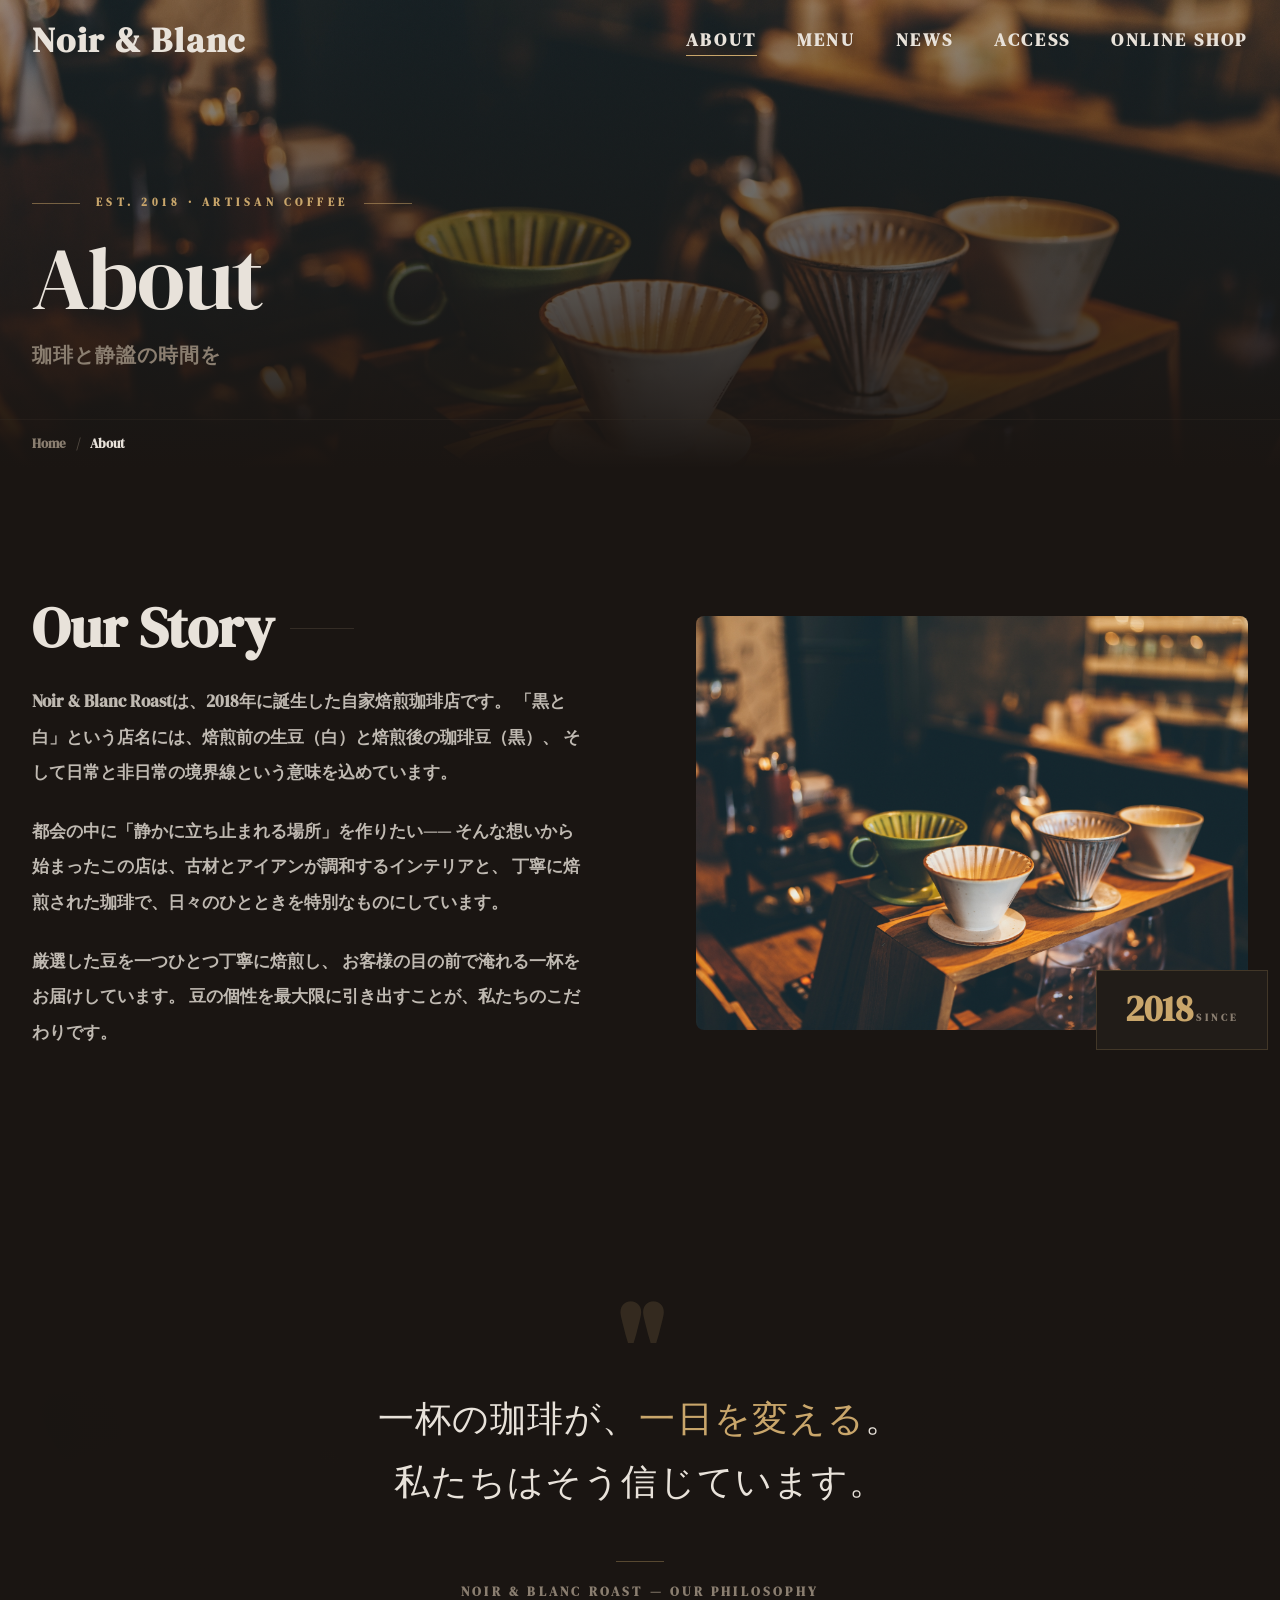
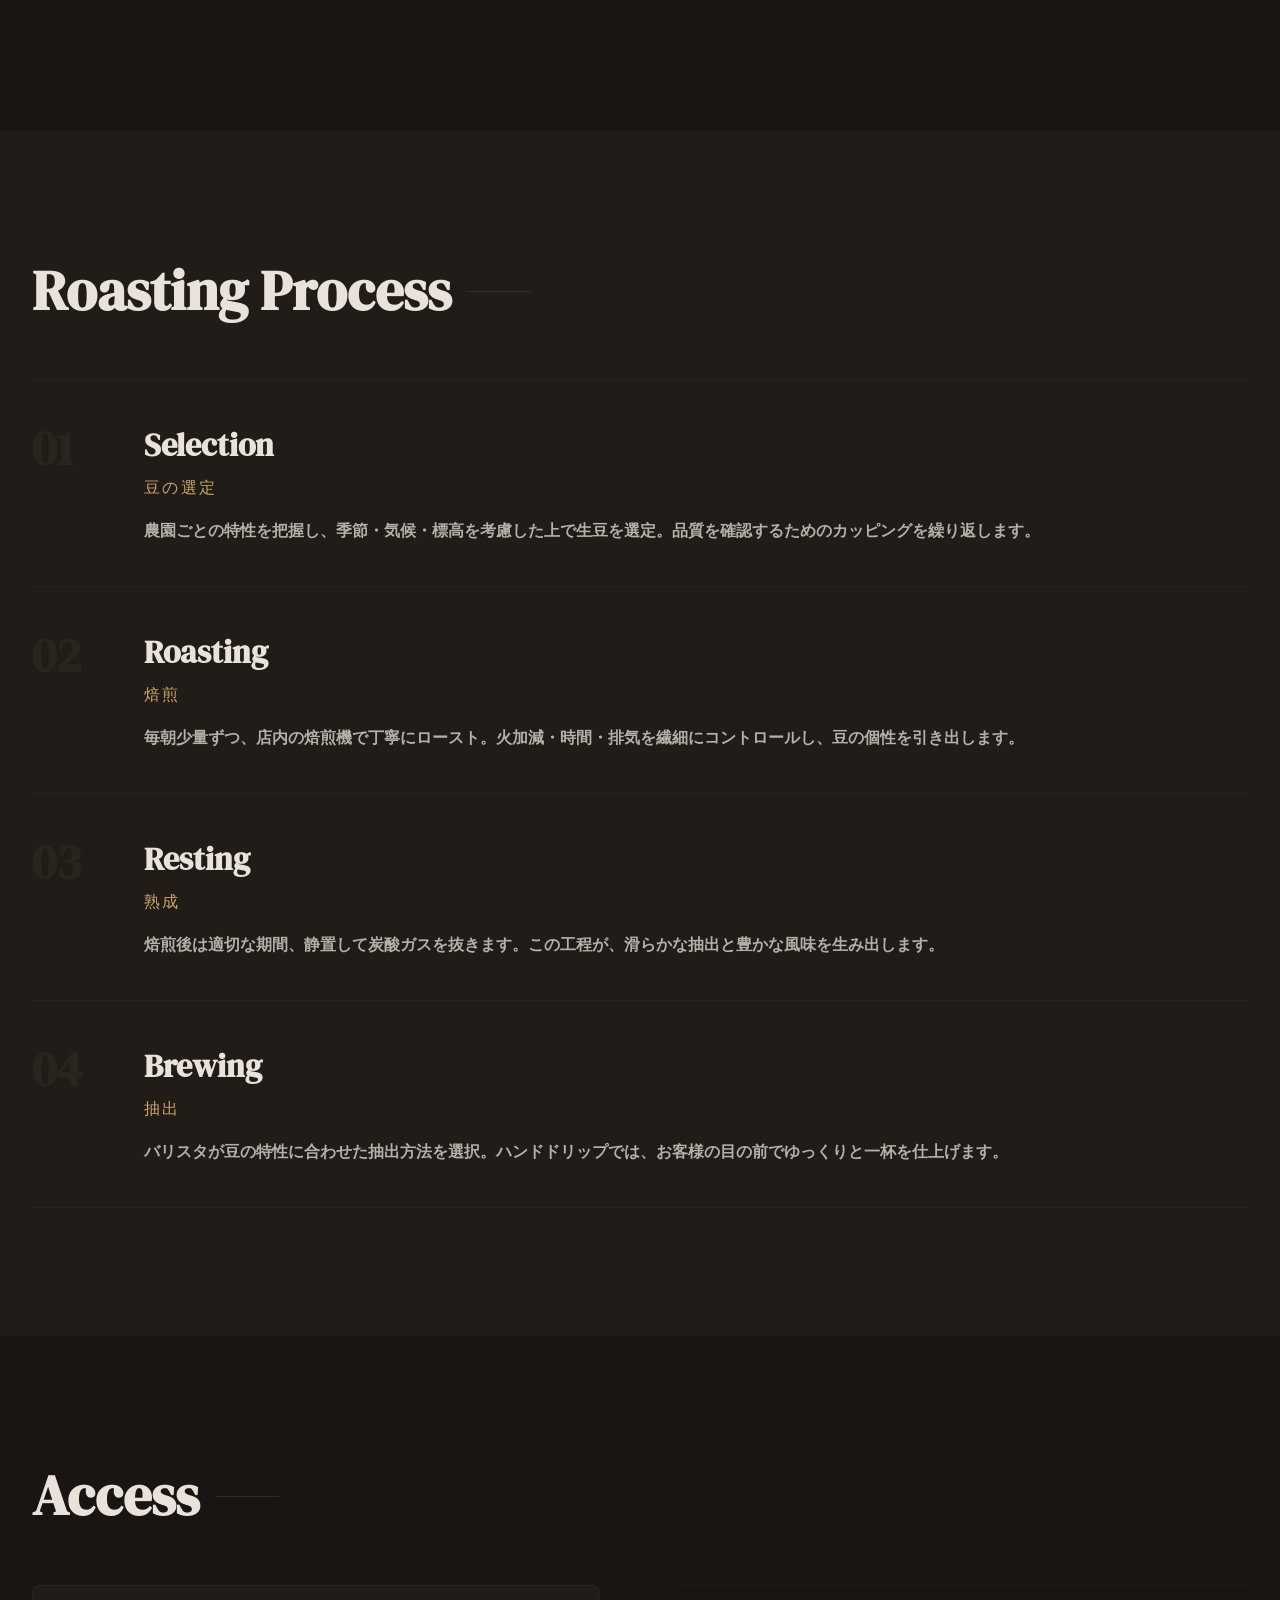
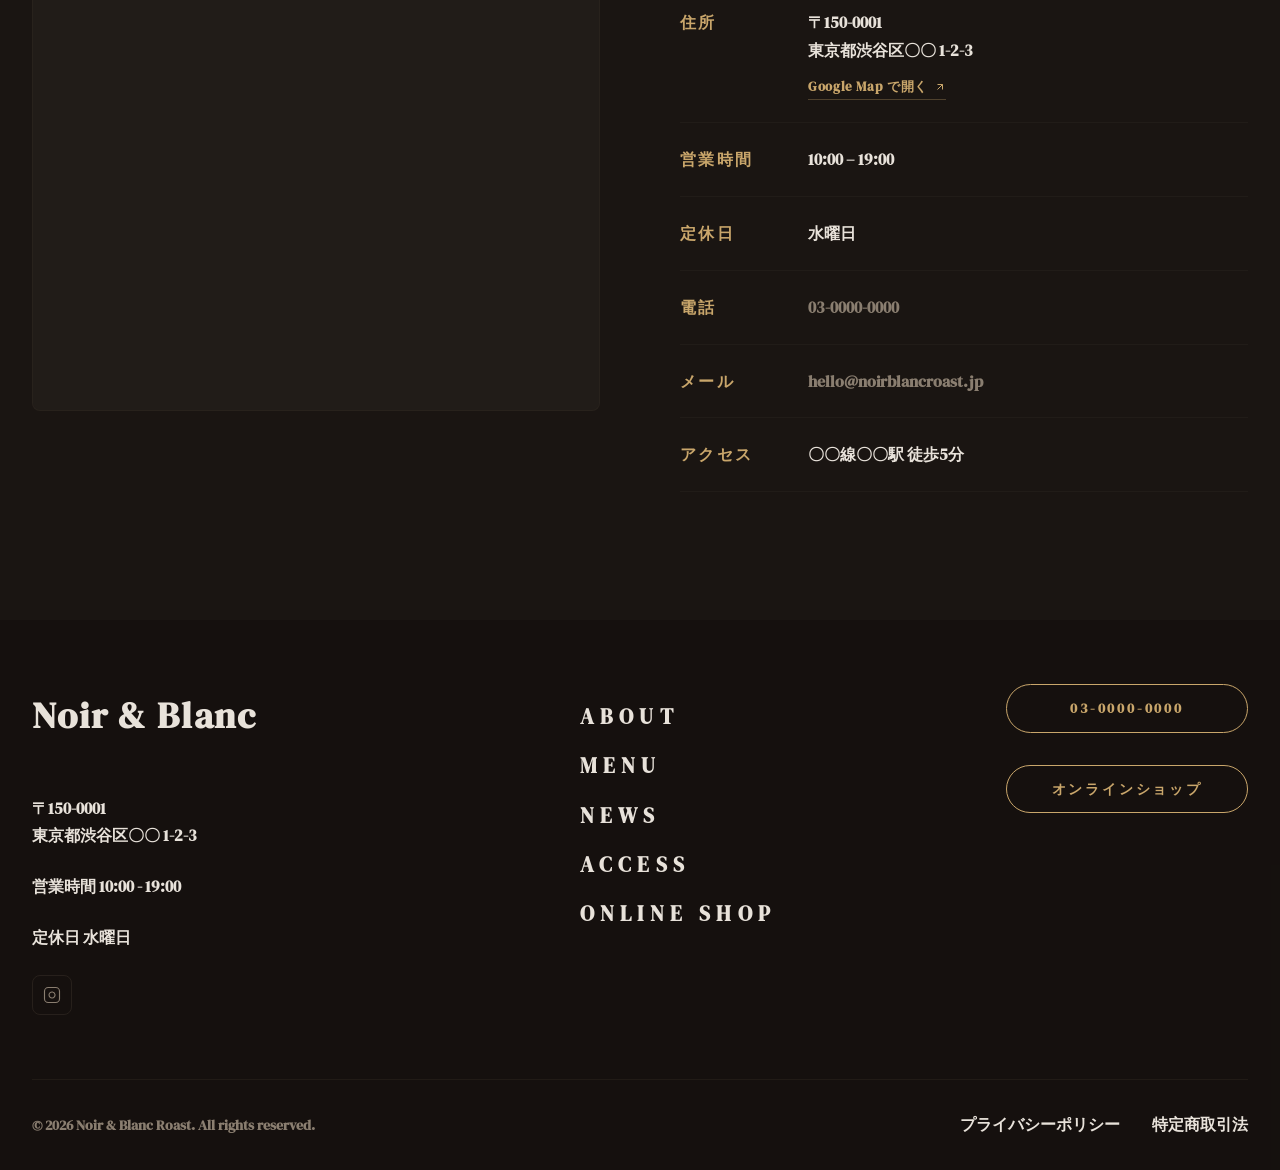
==== commit f18bf930: "about" ====
--- a/about.html
+++ b/about.html
@@ -191,130 +191,6 @@
         </div>
       </section>
 
-      <!-- ========== Values ========== -->
-      <section class="section" aria-labelledby="values-heading">
-        <div class="container">
-          <div
-            class="section-label reveal"
-            style="justify-content: center; text-align: center"
-          >
-            <span class="line" aria-hidden="true"></span>
-            <h2
-              id="values-heading"
-              class="section-title"
-              style="font-size: clamp(1.5rem, 3vw, 2rem)"
-            >
-              Our Values
-            </h2>
-            <span class="line" aria-hidden="true"></span>
-          </div>
-
-          <div class="values-grid">
-            <div class="value-card reveal">
-              <div class="value-card-icon" aria-hidden="true">
-                <svg
-                  width="28"
-                  height="28"
-                  viewBox="0 0 24 24"
-                  fill="none"
-                  stroke="currentColor"
-                  stroke-width="1.5"
-                >
-                  <path d="M17 8h1a4 4 0 1 1 0 8h-1" />
-                  <path d="M3 8h14v9a4 4 0 0 1-4 4H7a4 4 0 0 1-4-4Z" />
-                  <line x1="6" y1="2" x2="6" y2="4" />
-                  <line x1="10" y1="2" x2="10" y2="4" />
-                  <line x1="14" y1="2" x2="14" y2="4" />
-                </svg>
-              </div>
-              <h3 class="value-card-title">
-                Craft <span class="value-card-ja">職人の技</span>
-              </h3>
-              <p class="value-card-desc">
-                バリスタが一杯ずつ手で淹れる。機械ではなく、人の感覚と経験が生み出す味。それが私たちの珈琲です。
-              </p>
-            </div>
-
-            <div class="value-card reveal delay-1">
-              <div class="value-card-icon" aria-hidden="true">
-                <svg
-                  width="28"
-                  height="28"
-                  viewBox="0 0 24 24"
-                  fill="none"
-                  stroke="currentColor"
-                  stroke-width="1.5"
-                >
-                  <path
-                    d="M12 2a10 10 0 1 0 10 10 4 4 0 0 1-5-5 4 4 0 0 1-5-5"
-                  />
-                  <path d="M8.5 8.5v.01" />
-                  <path d="M16 15.5v.01" />
-                  <path d="M12 12v.01" />
-                </svg>
-              </div>
-              <h3 class="value-card-title">
-                Origin <span class="value-card-ja">産地へのこだわり</span>
-              </h3>
-              <p class="value-card-desc">
-                世界15カ国以上の農園から直接仕入れ。豆の背景にある土地の物語まで、大切にしています。
-              </p>
-            </div>
-
-            <div class="value-card reveal delay-2">
-              <div class="value-card-icon" aria-hidden="true">
-                <svg
-                  width="28"
-                  height="28"
-                  viewBox="0 0 24 24"
-                  fill="none"
-                  stroke="currentColor"
-                  stroke-width="1.5"
-                >
-                  <path d="M12 3v1" />
-                  <path d="M12 20v1" />
-                  <path d="m8.464 8.464-.707-.707" />
-                  <path d="m15.536 15.536.707.707" />
-                  <path d="M3 12h1" />
-                  <path d="M20 12h1" />
-                  <path d="m8.464 15.536-.707.707" />
-                  <path d="m15.536 8.464.707-.707" />
-                  <circle cx="12" cy="12" r="4" />
-                </svg>
-              </div>
-              <h3 class="value-card-title">
-                Roast <span class="value-card-ja">自家焙煎</span>
-              </h3>
-              <p class="value-card-desc">
-                毎朝少量ずつ、店内で丁寧にロースト。週50kg、豆の状態を目と鼻と耳で確かめながら最良の焙煎度を追い求めます。
-              </p>
-            </div>
-
-            <div class="value-card reveal delay-3">
-              <div class="value-card-icon" aria-hidden="true">
-                <svg
-                  width="28"
-                  height="28"
-                  viewBox="0 0 24 24"
-                  fill="none"
-                  stroke="currentColor"
-                  stroke-width="1.5"
-                >
-                  <path d="M3 9l9-7 9 7v11a2 2 0 0 1-2 2H5a2 2 0 0 1-2-2z" />
-                  <polyline points="9,22 9,12 15,12 15,22" />
-                </svg>
-              </div>
-              <h3 class="value-card-title">
-                Space <span class="value-card-ja">空間へのこだわり</span>
-              </h3>
-              <p class="value-card-desc">
-                古材とアイアンが調和する静謐な空間。都会の喧騒を忘れ、珈琲と向き合う時間をデザインしています。
-              </p>
-            </div>
-          </div>
-        </div>
-      </section>
-
       <!-- ========== Roasting Process ========== -->
       <section
         class="section about-process-section"
@@ -385,21 +261,15 @@
 
           <div class="access-grid">
             <div class="access-map reveal">
-              <div class="access-map-placeholder" aria-label="地図（準備中）">
-                <svg
-                  width="40"
-                  height="40"
-                  viewBox="0 0 24 24"
-                  fill="none"
-                  stroke="currentColor"
-                  stroke-width="1"
-                  aria-hidden="true"
-                >
-                  <path d="M20 10c0 6-8 12-8 12s-8-6-8-12a8 8 0 0 1 16 0Z" />
-                  <circle cx="12" cy="10" r="3" />
-                </svg>
-                <p>Google Map</p>
-              </div>
+              <iframe
+                src="https://www.google.com/maps/embed?pb=!1m18!1m12!1m3!1d7705.2287718442085!2d139.8086658364835!3d35.71023879293019!2m3!1f0!2f0!3f0!3m2!1i1024!2i768!4f13.1!3m3!1m2!1s0x60188ed0d12f9adf%3A0x7d1d4fb31f43f72a!2z5p2x5Lqs44K544Kr44Kk44OE44Oq44O8!5e0!3m2!1sja!2sjp!4v1775122097850!5m2!1sja!2sjp"
+                width="600"
+                height="450"
+                style="border: 0"
+                allowfullscreen=""
+                loading="lazy"
+                referrerpolicy="no-referrer-when-downgrade"
+              ></iframe>
             </div>
 
             <div class="access-info reveal delay-1">
--- a/style.css
+++ b/style.css
@@ -669,17 +669,6 @@
     overflow: hidden;
 }
 
-.about-section::before {
-    content: '';
-    position: absolute;
-    top: 0;
-    left: 0;
-    right: 0;
-    height: 1px;
-    background: linear-gradient(to right, transparent, var(--primary), transparent);
-    opacity: 0.3;
-}
-
 .about-grid {
     display: grid;
     gap: 4rem;
@@ -741,10 +730,6 @@
     transition: transform 0.7s;
 }
 
-.about-gallery-item:hover img {
-    transform: scale(1.05);
-}
-
 
 /* ----------------------------------------
    Menu Section
@@ -752,17 +737,6 @@
 
 .menu-section {
     position: relative;
-}
-
-.menu-section::before {
-    content: '';
-    position: absolute;
-    top: 0;
-    right: 0;
-    width: 40%;
-    height: 100%;
-    background: linear-gradient(to left, rgba(33, 28, 24, 0.5), transparent);
-    pointer-events: none;
 }
 
 .menu-header {
@@ -1296,7 +1270,7 @@
    ---------------------------------------- */
 
 .news-section {
-    background: var(--card);
+    background: #28292b;
 }
 
 .news-header {
@@ -1419,7 +1393,6 @@
    ---------------------------------------- */
 
 .footer {
-    border-top: 1px solid rgba(201, 166, 107, 0.3);
     background: rgba(16, 13, 11, 0.5);
 }
 
--- a/subpage.css
+++ b/subpage.css
@@ -315,13 +315,13 @@
 }
 .process-title {
   font-family: var(--font-serif);
-  font-size: 1.375rem;
+  font-size: 2rem;
   display: flex; flex-direction: column; gap: 0.25rem;
   margin-bottom: 0.875rem;
 }
 .process-ja {
   font-family: var(--font-sans);
-  font-size: 0.75rem;
+  font-size: 1rem;
   letter-spacing: 0.15em;
   color: var(--primary);
   font-weight: 400;
@@ -373,14 +373,14 @@
 }
 .access-dl-row:first-child { border-top: 1px solid rgba(52, 44, 37, 0.3); }
 .access-dl-row dt {
-  font-size: 0.75rem;
+  font-size: 1rem;
   letter-spacing: 0.15em;
   text-transform: uppercase;
   color: var(--primary);
   padding-top: 0.125rem;
 }
 .access-dl-row dd {
-  font-size: 0.975rem;
+  font-size: 1rem;
   line-height: 1.8;
   color: var(--foreground);
 }
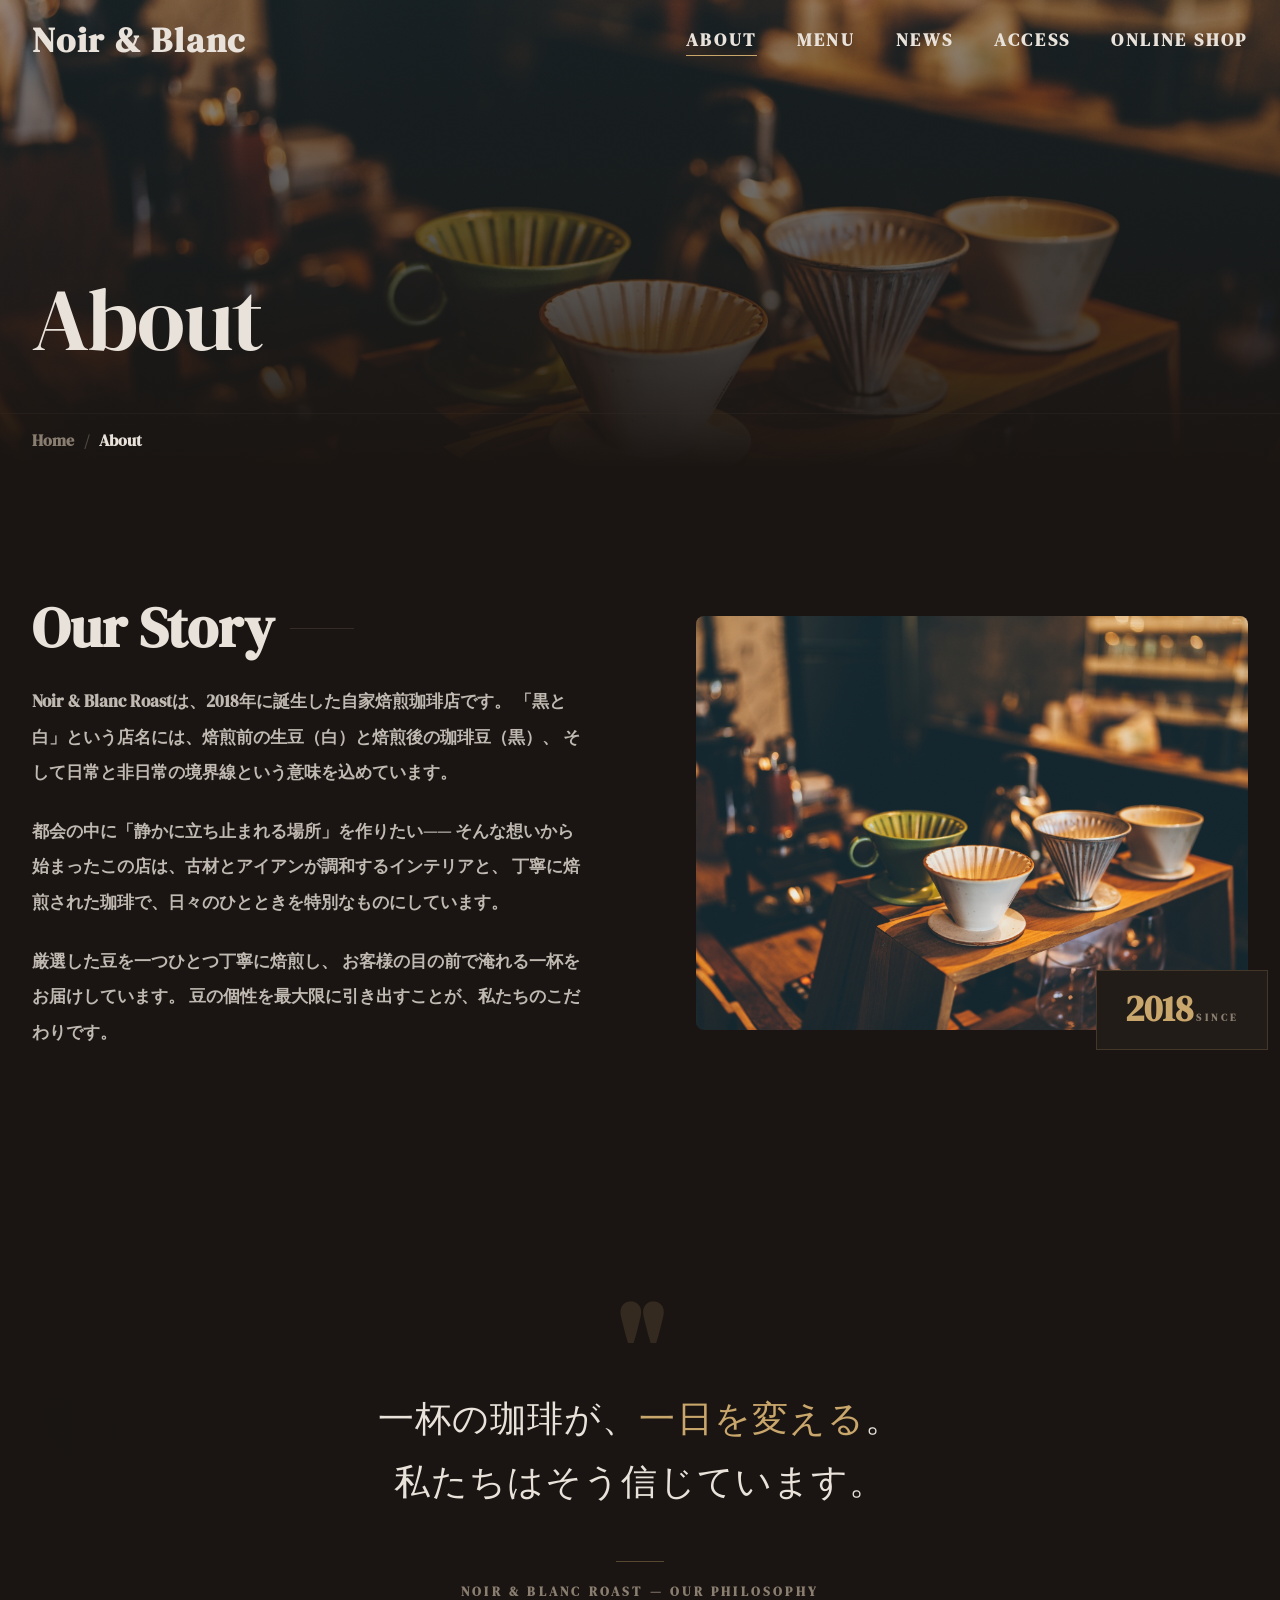
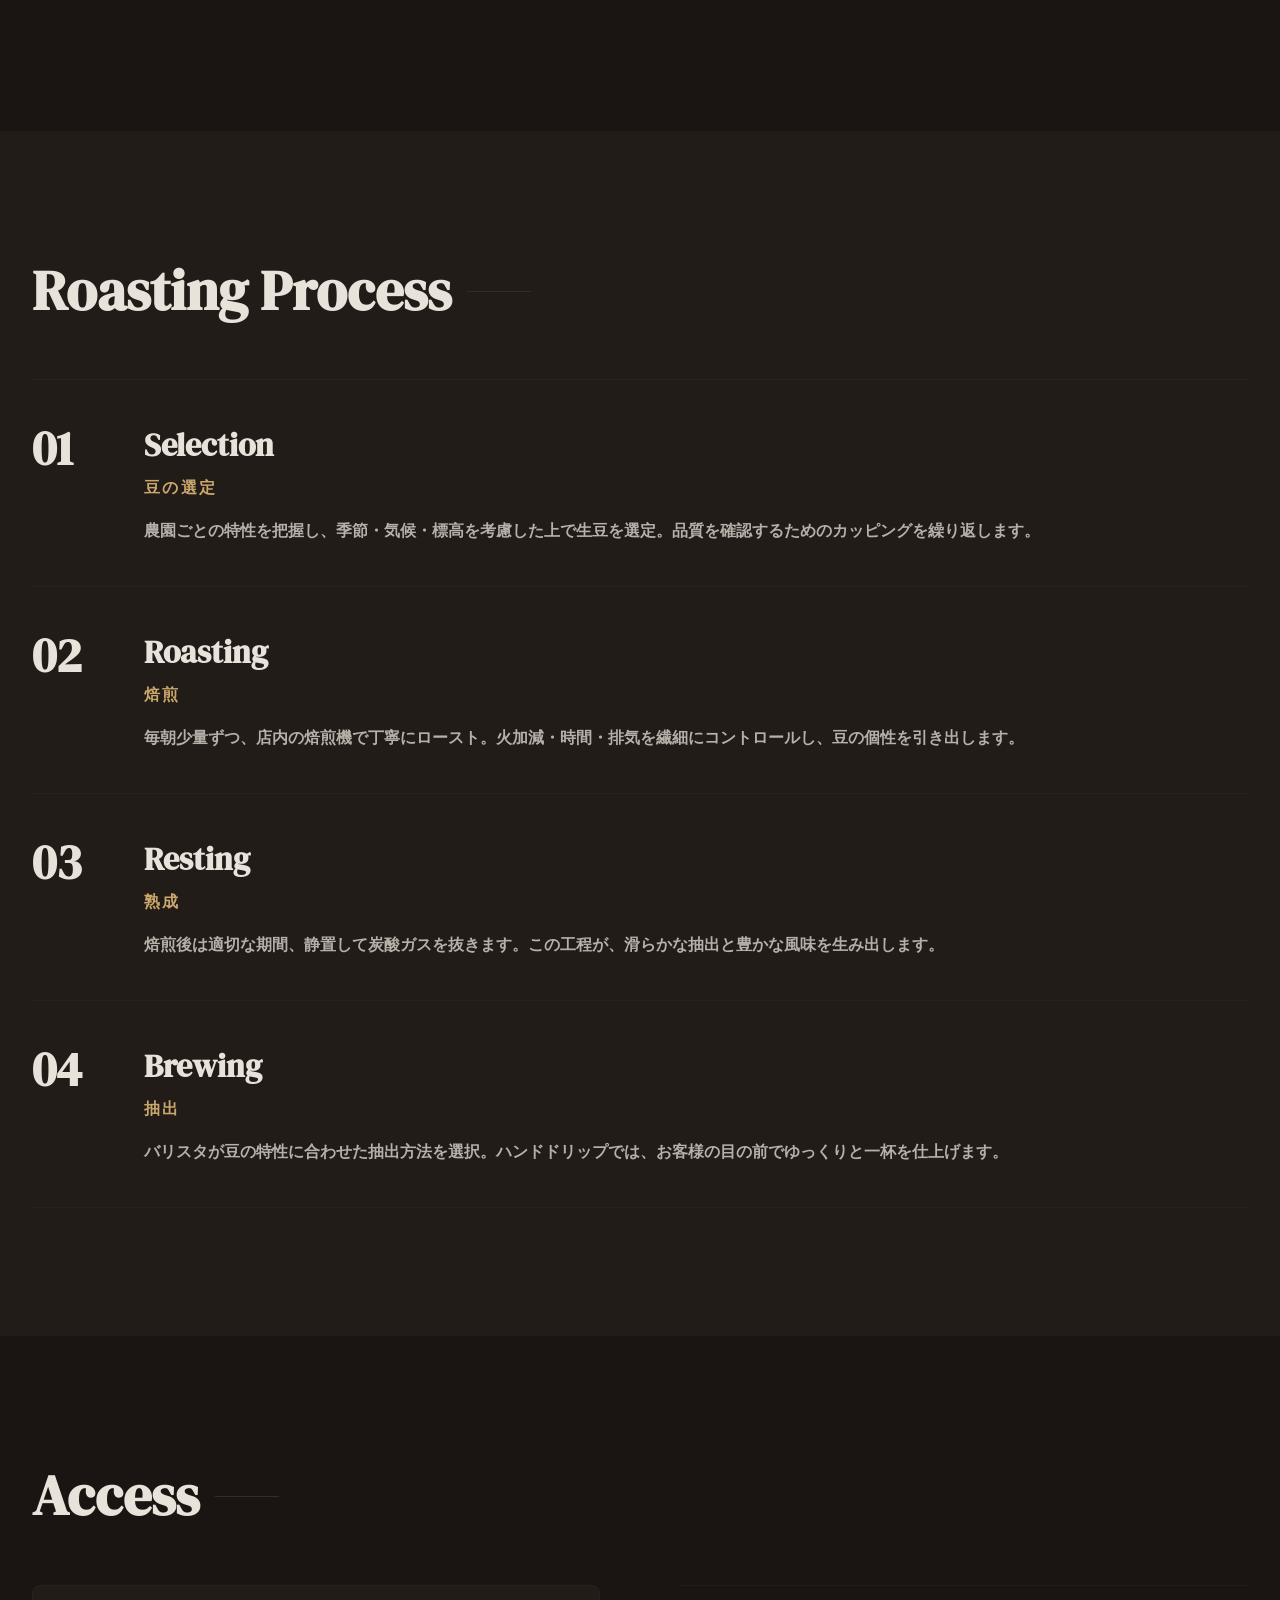
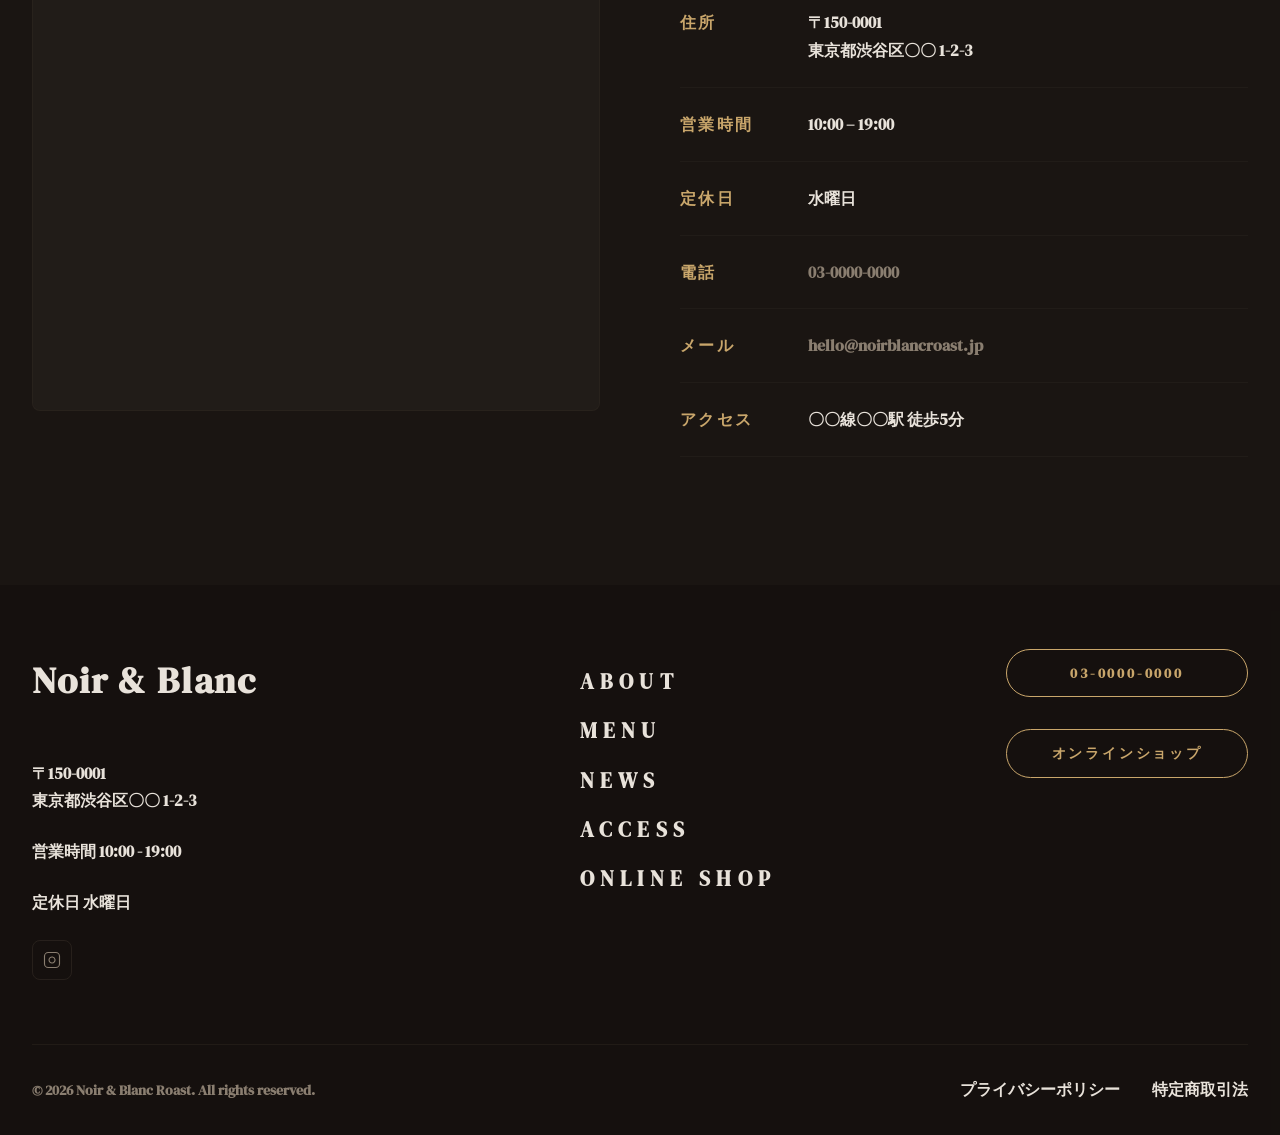
==== commit 83abe180: "about" ====
--- a/about.html
+++ b/about.html
@@ -110,18 +110,12 @@
           <img src="images/about.jpg" alt="Noir & Blanc Roast 店内" />
         </div>
         <div class="container page-hero-content">
-          <div class="page-hero-eyebrow animate-fade-up">
-            <span class="page-hero-line" aria-hidden="true"></span>
-            <span>Est. 2018 · Artisan Coffee</span>
-            <span class="page-hero-line" aria-hidden="true"></span>
-          </div>
           <h1
             id="page-hero-heading"
             class="page-hero-heading animate-fade-up-1"
           >
             About
           </h1>
-          <p class="page-hero-sub animate-fade-up-2">珈琲と静謐の時間を</p>
         </div>
         <nav class="breadcrumb" aria-label="パンくずリスト">
           <div class="container">
@@ -276,29 +270,7 @@
               <dl class="access-dl">
                 <div class="access-dl-row">
                   <dt>住所</dt>
-                  <dd>
-                    〒150-0001<br />東京都渋谷区〇〇 1-2-3<br />
-                    <a
-                      href="https://maps.google.com"
-                      target="_blank"
-                      rel="noopener noreferrer"
-                      class="access-map-link"
-                    >
-                      Google Map で開く
-                      <svg
-                        width="12"
-                        height="12"
-                        viewBox="0 0 24 24"
-                        fill="none"
-                        stroke="currentColor"
-                        stroke-width="2"
-                        aria-hidden="true"
-                      >
-                        <path d="M7 7h10v10" />
-                        <path d="M7 17 17 7" />
-                      </svg>
-                    </a>
-                  </dd>
+                  <dd>〒150-0001<br />東京都渋谷区〇〇 1-2-3<br /></dd>
                 </div>
                 <div class="access-dl-row">
                   <dt>営業時間</dt>
--- a/subpage.css
+++ b/subpage.css
@@ -102,8 +102,8 @@
   flex-wrap: wrap;
 }
 .breadcrumb li {
-  display: flex; align-items: center; gap: 0.625rem;
-  font-size: 0.8rem;
+  display: flex; 
+  align-items: center; gap: 0.625rem;
   color: var(--muted-fg);
 }
 .breadcrumb li + li::before {
@@ -309,7 +309,6 @@
 .process-num {
   font-family: var(--font-serif);
   font-size: 3rem;
-  color: rgba(52, 44, 37, 0.5);
   line-height: 1;
   padding-top: 0.25rem;
 }
@@ -324,7 +323,7 @@
   font-size: 1rem;
   letter-spacing: 0.15em;
   color: var(--primary);
-  font-weight: 400;
+  font-weight: 700;
 }
 .process-desc {
   font-size: 0.975rem;
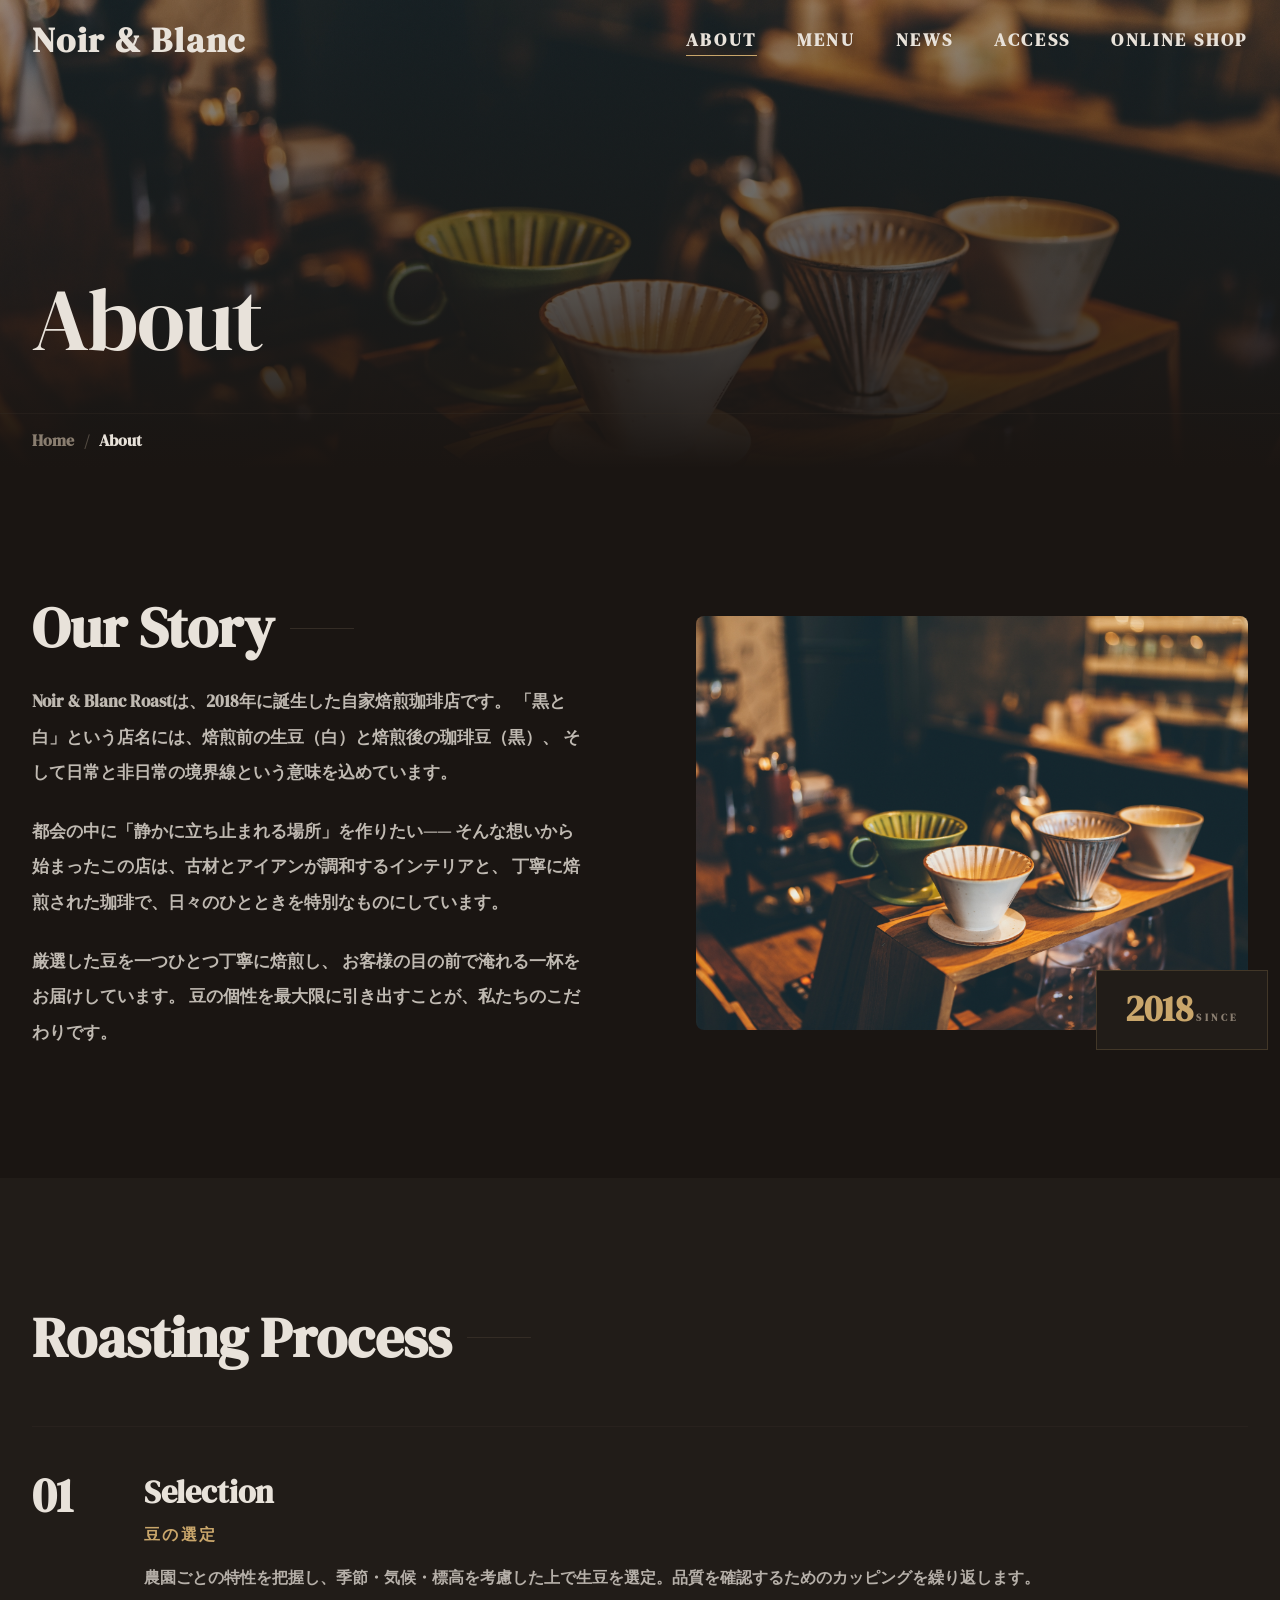
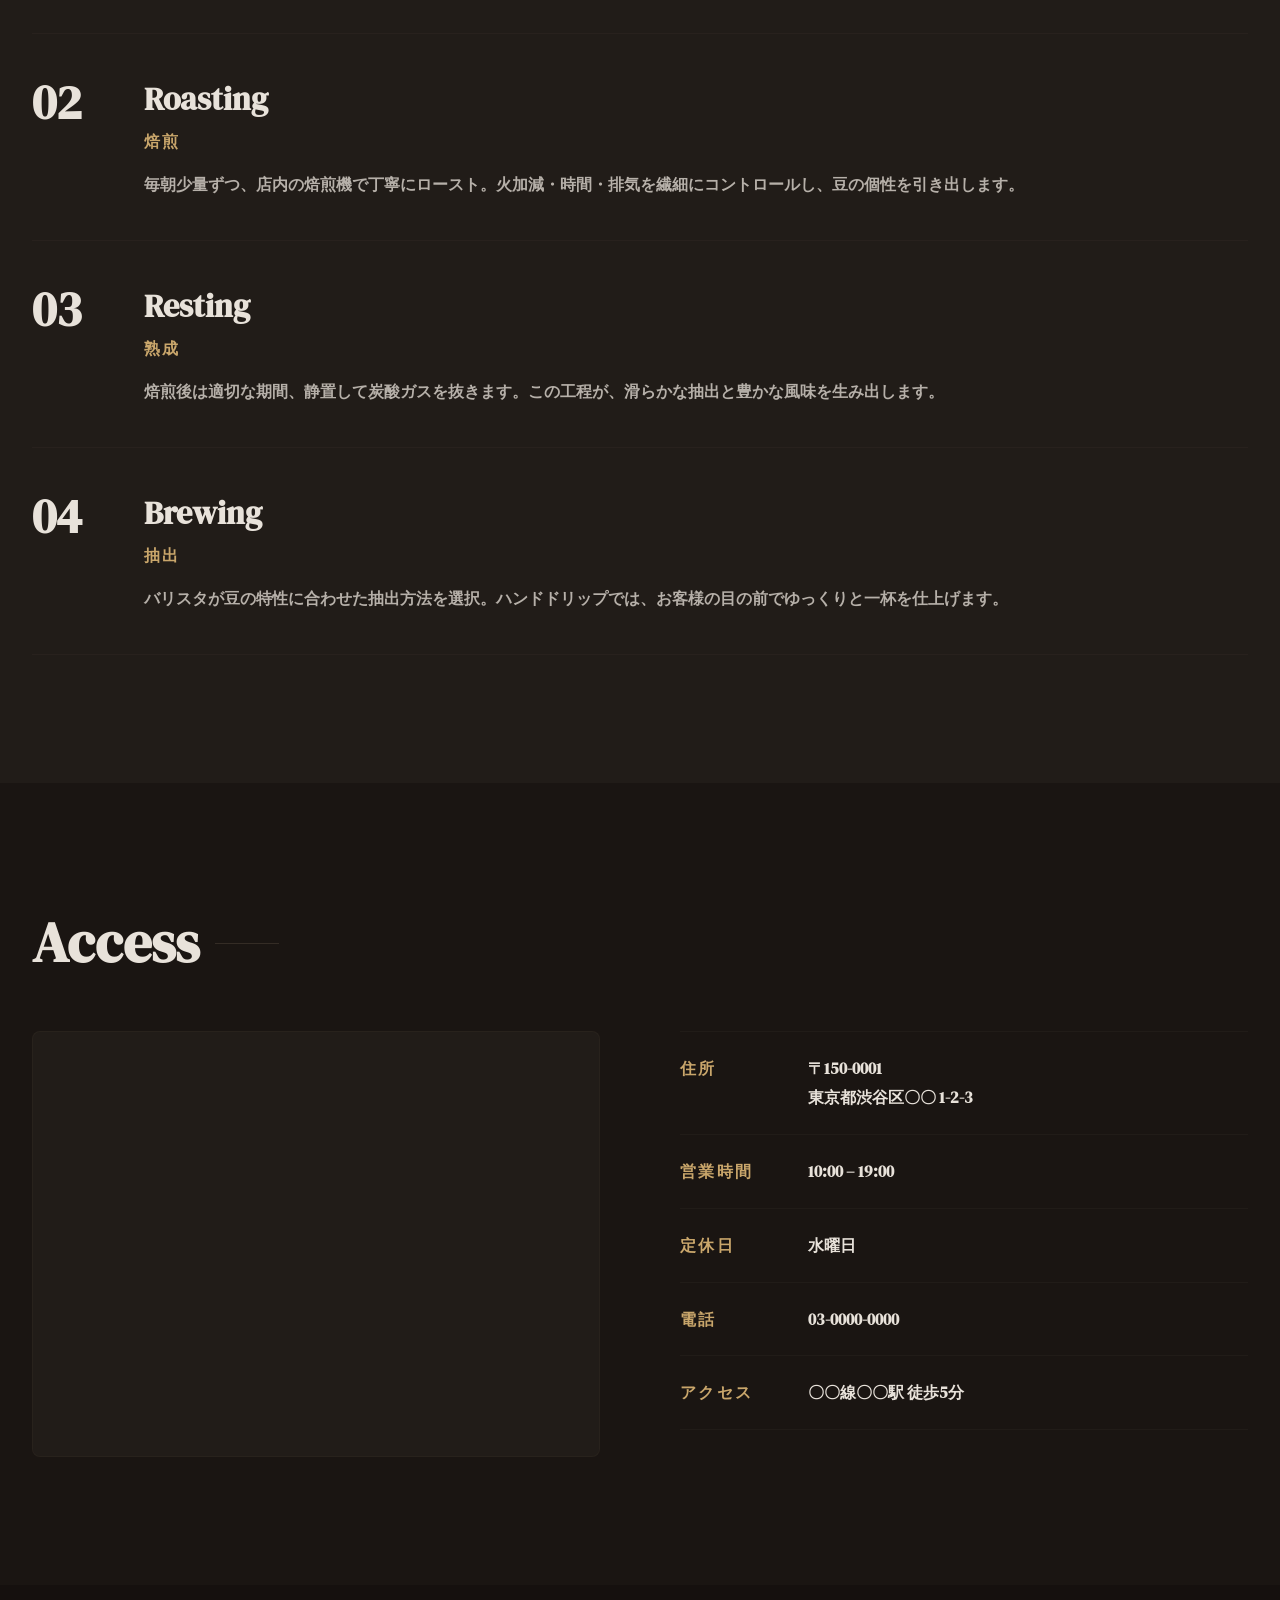
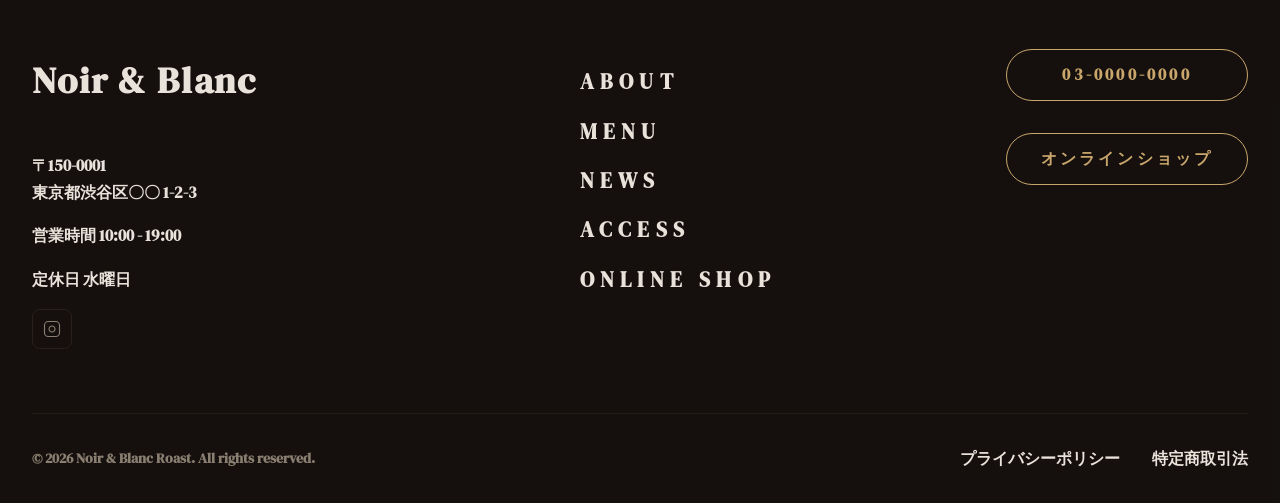
==== commit 5fe5da71: "全体調整 header/footerプレースホルダー化 メニュー調整" ====
--- a/about.html
+++ b/about.html
@@ -29,79 +29,7 @@
   </head>
 
   <body>
-    <header class="header" id="header">
-      <nav class="nav" aria-label="メインナビゲーション">
-        <a
-          href="index.html"
-          class="nav-brand"
-          aria-label="Noir & Blanc Roast トップへ"
-        >
-          <div class="nav-brand-text">
-            <span class="nav-brand-name">Noir &amp; Blanc</span>
-          </div>
-        </a>
-        <ul class="nav-links" role="list">
-          <li><a href="about.html" class="is-current">About</a></li>
-          <li><a href="menu.html">Menu</a></li>
-          <li><a href="index.html#news">News</a></li>
-          <li><a href="index.html#contact">Access</a></li>
-          <li><a href="index.html#shop">Online shop</a></li>
-        </ul>
-        <button
-          class="menu-toggle"
-          id="menuToggle"
-          aria-label="メニューを開く"
-          aria-expanded="false"
-          aria-controls="mobileMenu"
-        >
-          <svg
-            width="24"
-            height="24"
-            viewBox="0 0 24 24"
-            fill="none"
-            stroke="currentColor"
-            stroke-width="2"
-            aria-hidden="true"
-          >
-            <line x1="3" y1="6" x2="21" y2="6" />
-            <line x1="3" y1="12" x2="21" y2="12" />
-            <line x1="3" y1="18" x2="21" y2="18" />
-          </svg>
-        </button>
-      </nav>
-    </header>
-
-    <nav
-      class="mobile-menu"
-      id="mobileMenu"
-      aria-label="モバイルナビゲーション"
-      aria-hidden="true"
-    >
-      <button
-        class="mobile-menu-close"
-        id="mobileMenuClose"
-        aria-label="メニューを閉じる"
-      >
-        <svg
-          width="24"
-          height="24"
-          viewBox="0 0 24 24"
-          fill="none"
-          stroke="currentColor"
-          stroke-width="2"
-          aria-hidden="true"
-        >
-          <path d="M18 6 6 18" />
-          <path d="m6 6 12 12" />
-        </svg>
-      </button>
-      <a href="about.html">About</a>
-      <a href="menu.html">Menu</a>
-      <a href="index.html#news">News</a>
-      <a href="index.html#contact">Access</a>
-      <a href="index.html#shop">Online shop</a>
-      <a href="tel:0300000000" class="mobile-menu-cta">03-0000-0000</a>
-    </nav>
+    <div id="header-placeholder"></div>
 
     <main id="main">
       <!-- ========== Page Hero ========== -->
@@ -165,26 +93,6 @@
         </div>
       </section>
 
-      <!-- ========== Philosophy ========== -->
-      <section class="about-quote-section" aria-label="フィロソフィー">
-        <div class="about-quote-bg" aria-hidden="true">
-          <img src="images/hero.jpg" alt="" />
-        </div>
-        <div class="container">
-          <div class="about-quote-body reveal">
-            <p class="about-quote-mark" aria-hidden="true">"</p>
-            <blockquote class="about-quote-text">
-              一杯の珈琲が、<span class="accent">一日を変える</span>。<br />
-              私たちはそう信じています。
-            </blockquote>
-            <footer class="about-quote-footer">
-              <span class="about-quote-rule" aria-hidden="true"></span>
-              <cite>Noir &amp; Blanc Roast — Our Philosophy</cite>
-            </footer>
-          </div>
-        </div>
-      </section>
-
       <!-- ========== Roasting Process ========== -->
       <section
         class="section about-process-section"
@@ -249,7 +157,7 @@
       <section class="section" id="access" aria-labelledby="access-heading">
         <div class="container">
           <div class="section-label reveal">
-            <h2 id="access-heading" class="section-title">Access</h2>
+            <h2 id="access" class="section-title">Access</h2>
             <span class="line" aria-hidden="true"></span>
           </div>
 
@@ -283,14 +191,6 @@
                 <div class="access-dl-row">
                   <dt>電話</dt>
                   <dd><a href="tel:0300000000">03-0000-0000</a></dd>
-                </div>
-                <div class="access-dl-row">
-                  <dt>メール</dt>
-                  <dd>
-                    <a href="mailto:hello@noirblancroast.jp"
-                      >hello@noirblancroast.jp</a
-                    >
-                  </dd>
                 </div>
                 <div class="access-dl-row">
                   <dt>アクセス</dt>
--- a/style.css
+++ b/style.css
@@ -1449,7 +1449,7 @@
 .footer-about p {
     font-size: 1rem;
     line-height: 1.7;
-    margin-bottom: 1.5rem;
+    margin-bottom: 1rem;
 }
 
 .footer-social {
@@ -1510,7 +1510,6 @@
     width: 100%;
     justify-content: center;
     padding: 0.75rem 1.5rem;
-    font-size: 0.875rem;
     letter-spacing: 0.2em;
     text-transform: uppercase;
     border: 1px solid var(--primary);
--- a/subpage.css
+++ b/subpage.css
@@ -384,7 +384,6 @@
   color: var(--foreground);
 }
 .access-dl-row dd a {
-  color: var(--muted-fg);
   transition: color 0.3s;
 }
 .access-dl-row dd a:hover { color: var(--primary); }
@@ -453,23 +452,22 @@
 .menu-category--alt { background: var(--card); }
 
 .menu-category-header {
-  display: grid; gap: 2rem;
+  display: flex; 
+  gap: 5rem;
   margin-bottom: 3.5rem;
 }
-@media (min-width: 1024px) {
-  .menu-category-header { grid-template-columns: 1fr 1fr; gap: 5rem; align-items: end; }
-}
 
 .menu-category-label {
-  display: flex; align-items: flex-start; gap: 1.5rem;
+  display: flex; 
+  align-items: flex-start; 
+  gap: 1.5rem;
+  align-items: center;
 }
 .menu-category-num {
   font-family: var(--font-serif);
   font-size: 4rem;
   line-height: 1;
-  color: rgba(52, 44, 37, 0.4);
   flex-shrink: 0;
-  padding-top: 0.25rem;
 }
 .menu-category-title {
   font-family: var(--font-serif);
@@ -629,7 +627,6 @@
   border-top: 1px solid rgba(52, 44, 37, 0.3);
 }
 .beans-item__size {
-  font-size: 0.8rem;
   letter-spacing: 0.1em;
   color: var(--muted-fg);
 }
@@ -642,7 +639,6 @@
 
 .beans-note {
   margin-top: 2.5rem;
-  font-size: 0.875rem;
   line-height: 1.85;
   color: var(--muted-fg);
 }
